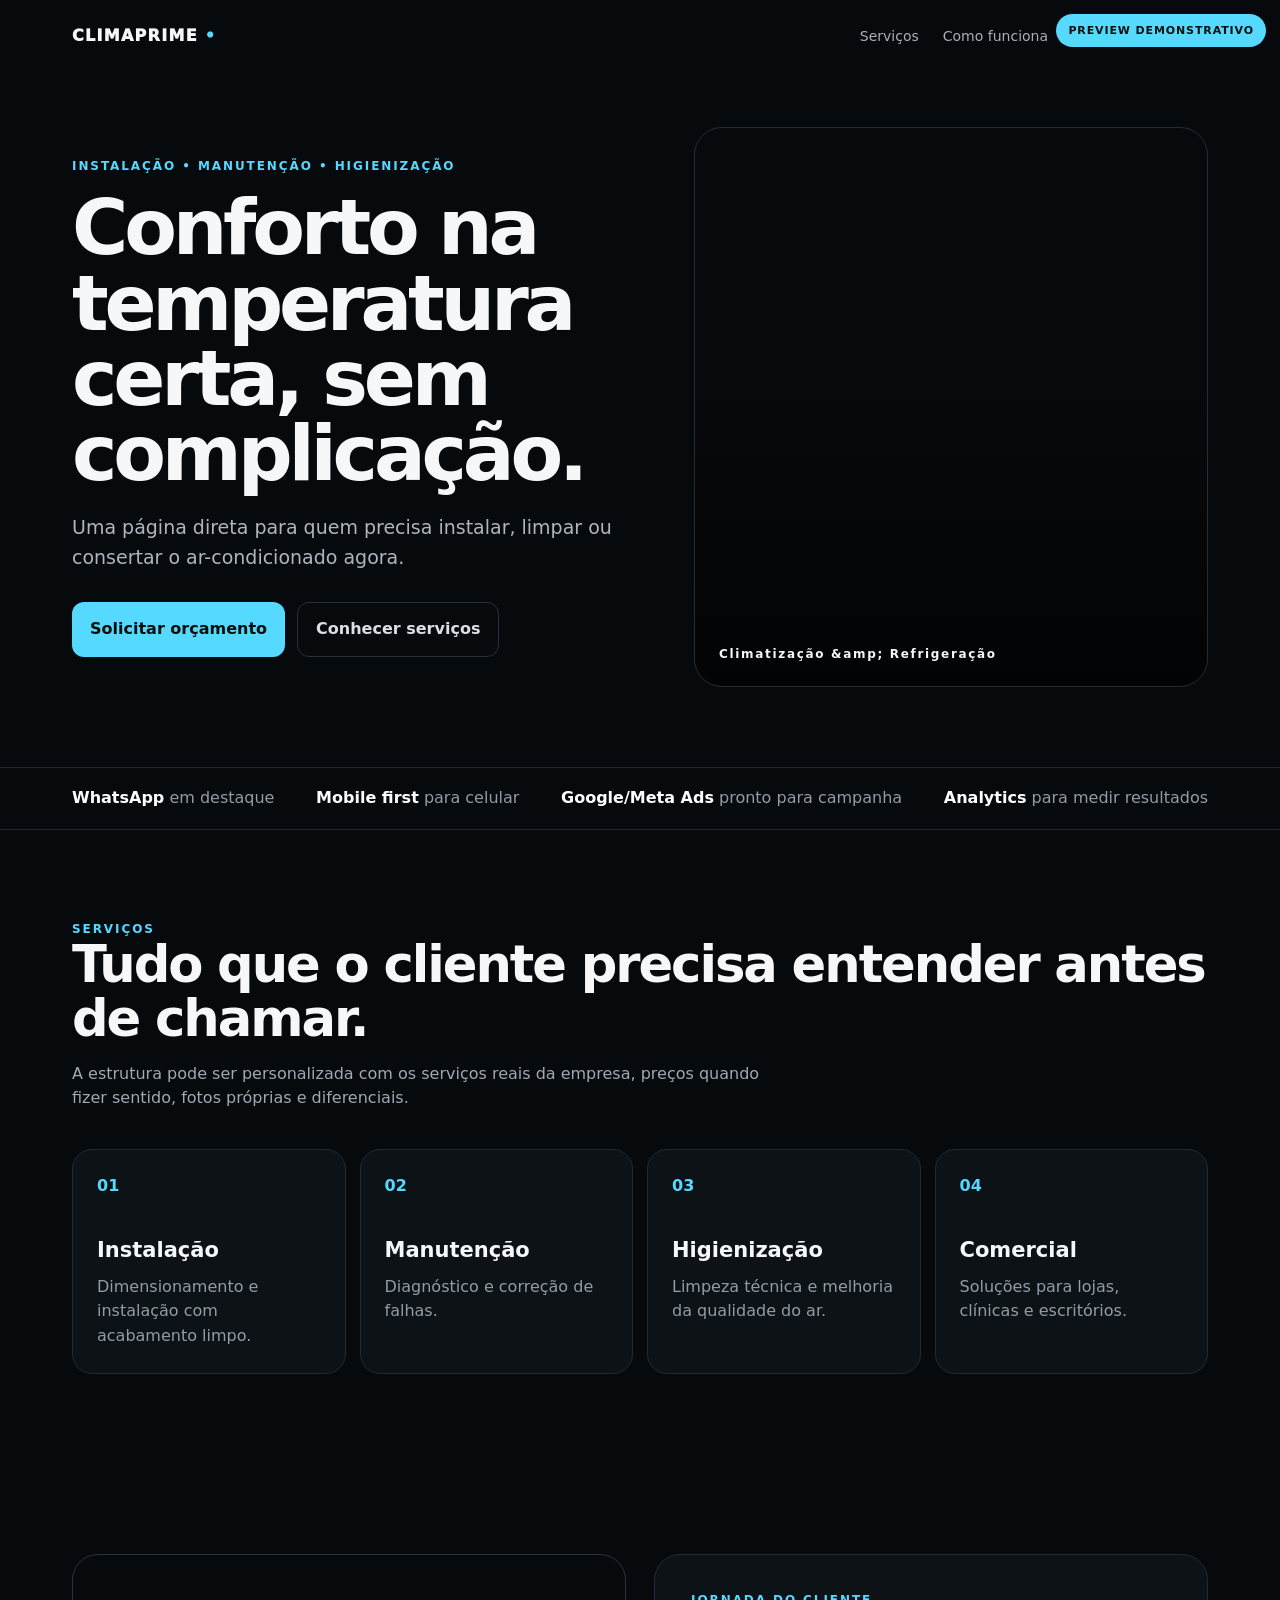
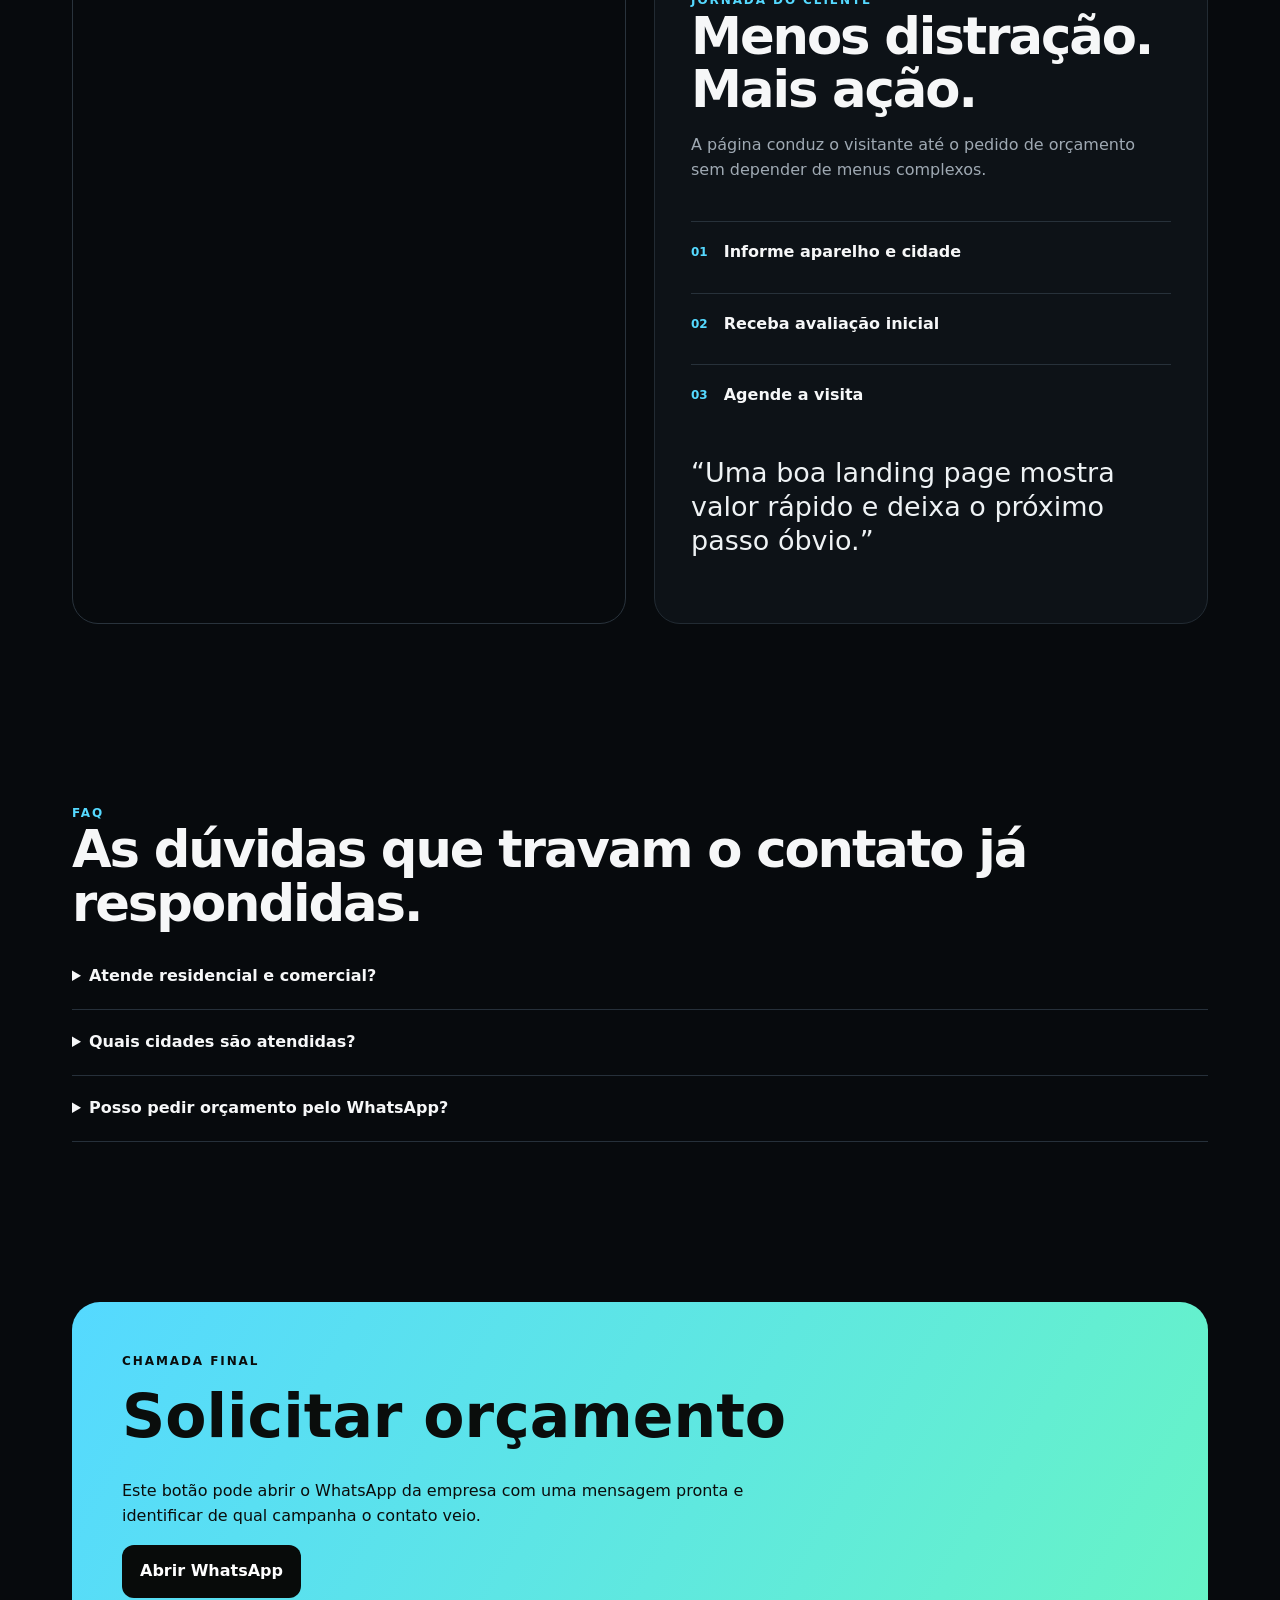
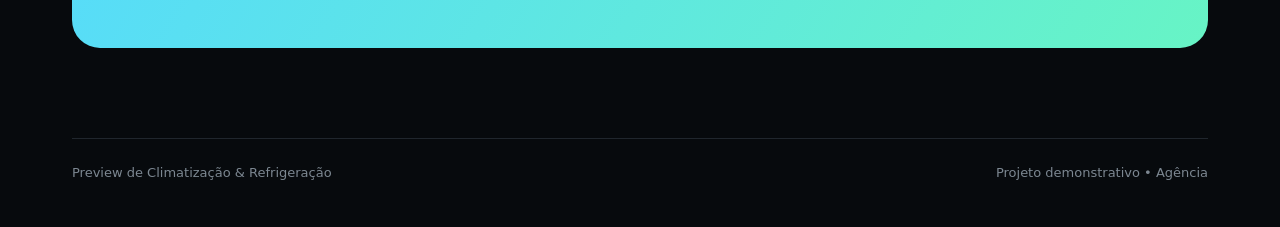
==== index.html @ be8ee2c0 "Adiciona Preview 01 do nicho" ====
<!doctype html><html lang="pt-BR"><head><meta charset="utf-8"><meta name="viewport" content="width=device-width,initial-scale=1"><title>Preview Climatização & Refrigeração | Agência</title><meta name="description" content="Preview demonstrativo de landing page para Climatização & Refrigeração."><style>
*{box-sizing:border-box}html{scroll-behavior:smooth}body{margin:0;background:#070a0d;color:#f6f7f8;font:16px/1.55 Inter,system-ui,-apple-system,Segoe UI,sans-serif}.wrap{max-width:1180px;margin:auto;padding:0 22px}a{text-decoration:none;color:inherit}.preview{position:fixed;z-index:30;top:14px;right:14px;background:#55D9FF;color:#09100c;padding:8px 12px;border-radius:999px;font-size:11px;font-weight:900;letter-spacing:.08em}.nav{display:flex;align-items:center;justify-content:space-between;padding:24px 0}.brand{font-weight:950;letter-spacing:.08em}.brand i{font-style:normal;color:#55D9FF}.navlinks{display:flex;gap:24px;color:#a8afb7;font-size:14px}.hero{display:grid;grid-template-columns:1.05fr .95fr;gap:54px;align-items:center;padding:54px 0 80px}.eyebrow{color:#55D9FF;font-weight:900;font-size:12px;letter-spacing:.16em}.hero h1{font-size:clamp(44px,6vw,82px);line-height:.98;letter-spacing:-.055em;margin:15px 0 22px}.hero p{font-size:19px;color:#adb6bf;max-width:650px}.actions{display:flex;gap:12px;flex-wrap:wrap;margin-top:30px}.btn{display:inline-flex;align-items:center;justify-content:center;padding:14px 18px;border-radius:12px;font-weight:900}.primary{background:#55D9FF;color:#0a0f0d}.ghost{border:1px solid #26303a;color:#d9dfe5}.heroimg{min-height:560px;border-radius:28px;background:linear-gradient(180deg,transparent 40%,rgba(0,0,0,.7)),url('https://images.unsplash.com/photo-1631545806609-79deaa6f4c20?auto=format&fit=crop&w=1600&q=85') center/cover;border:1px solid #252d34;position:relative;overflow:hidden}.heroimg:after{content:"Climatização &amp; Refrigeração";position:absolute;left:24px;bottom:22px;font-size:12px;letter-spacing:.14em;font-weight:900}.strip{border-top:1px solid #20262d;border-bottom:1px solid #20262d;padding:18px 0;color:#929ca6}.stripin{display:flex;gap:38px;justify-content:space-between;flex-wrap:wrap}.strip b{color:#fff}.section{padding:90px 0}.section h2{font-size:clamp(34px,4vw,54px);line-height:1.05;letter-spacing:-.04em;margin:0 0 14px}.lead{max-width:720px;color:#9fa9b3;margin-bottom:38px}.grid4{display:grid;grid-template-columns:repeat(4,1fr);gap:14px}.service{background:#0d1217;border:1px solid #222b33;border-radius:20px;padding:24px;min-height:220px}.service span{color:#55D9FF;font-weight:900}.service h3{font-size:21px;margin:35px 0 8px}.service p{color:#929ca6;margin:0}.split{display:grid;grid-template-columns:1fr 1fr;gap:28px;align-items:stretch}.visual{min-height:480px;background:url('https://images.unsplash.com/photo-1600566753086-00f18fb6b3ea?auto=format&fit=crop&w=1600&q=85') center/cover;border-radius:26px;border:1px solid #29333c}.content{background:#0d1217;border:1px solid #222b33;border-radius:26px;padding:36px}.steps{display:grid;gap:10px;margin-top:28px}.step{display:flex;gap:16px;align-items:center;border-top:1px solid #27313a;padding:18px 0}.step b{color:#55D9FF;font-size:12px}.step span{font-weight:750}.quote{font-size:27px;line-height:1.25;margin:30px 0;color:#eef2f4}.faq details{border-bottom:1px solid #26303a;padding:20px 0}.faq summary{font-weight:800;cursor:pointer}.faq p{color:#9da7b1}.cta{margin:70px 0 90px;border-radius:28px;padding:50px;background:linear-gradient(120deg,#55D9FF 0%,#67F4C5 100%);color:#0a0d0c}.cta h2{font-size:clamp(34px,5vw,60px);margin:0 0 10px}.cta p{max-width:660px}.cta .btn{background:#080b0a;color:white}.foot{padding:24px 0 44px;color:#7c8791;font-size:13px;border-top:1px solid #20262d;display:flex;justify-content:space-between;gap:18px;flex-wrap:wrap}
@media(max-width:900px){.navlinks{display:none}.hero,.split{grid-template-columns:1fr}.heroimg{min-height:420px}.grid4{grid-template-columns:1fr 1fr}}@media(max-width:560px){.grid4{grid-template-columns:1fr}.hero{padding-top:28px}.heroimg{min-height:330px}.section{padding:62px 0}.cta{padding:34px 24px}}
</style></head><body><div class="preview">PREVIEW DEMONSTRATIVO</div><div class="wrap"><nav class="nav"><div class="brand">CLIMAPRIME <i>•</i></div><div class="navlinks"><a href="#servicos">Serviços</a><a href="#processo">Como funciona</a><a href="#faq">Dúvidas</a><a href="#contato">Contato</a></div></nav>
<main><section class="hero"><div><div class="eyebrow">INSTALAÇÃO • MANUTENÇÃO • HIGIENIZAÇÃO</div><h1>Conforto na temperatura certa, sem complicação.</h1><p>Uma página direta para quem precisa instalar, limpar ou consertar o ar-condicionado agora.</p><div class="actions"><a class="btn primary" href="#contato">Solicitar orçamento</a><a class="btn ghost" href="#servicos">Conhecer serviços</a></div></div><div class="heroimg"></div></section></main></div>
<div class="strip"><div class="wrap stripin"><span><b>WhatsApp</b> em destaque</span><span><b>Mobile first</b> para celular</span><span><b>Google/Meta Ads</b> pronto para campanha</span><span><b>Analytics</b> para medir resultados</span></div></div>
<div class="wrap"><section class="section" id="servicos"><div class="eyebrow">SERVIÇOS</div><h2>Tudo que o cliente precisa entender antes de chamar.</h2><p class="lead">A estrutura pode ser personalizada com os serviços reais da empresa, preços quando fizer sentido, fotos próprias e diferenciais.</p><div class="grid4"><article class="service"><span>01</span><h3>Instalação</h3><p>Dimensionamento e instalação com acabamento limpo.</p></article><article class="service"><span>02</span><h3>Manutenção</h3><p>Diagnóstico e correção de falhas.</p></article><article class="service"><span>03</span><h3>Higienização</h3><p>Limpeza técnica e melhoria da qualidade do ar.</p></article><article class="service"><span>04</span><h3>Comercial</h3><p>Soluções para lojas, clínicas e escritórios.</p></article></div></section>
<section class="section split" id="processo"><div class="visual"></div><div class="content"><div class="eyebrow">JORNADA DO CLIENTE</div><h2>Menos distração. Mais ação.</h2><p class="lead">A página conduz o visitante até o pedido de orçamento sem depender de menus complexos.</p><div class="steps"><div class="step"><b>01</b><span>Informe aparelho e cidade</span></div><div class="step"><b>02</b><span>Receba avaliação inicial</span></div><div class="step"><b>03</b><span>Agende a visita</span></div></div><p class="quote">“Uma boa landing page mostra valor rápido e deixa o próximo passo óbvio.”</p></div></section>
<section class="section faq" id="faq"><div class="eyebrow">FAQ</div><h2>As dúvidas que travam o contato já respondidas.</h2><details><summary>Atende residencial e comercial?</summary><p>A página pode separar os dois tipos de atendimento para facilitar a escolha.</p></details><details><summary>Quais cidades são atendidas?</summary><p>As cidades reais podem aparecer no topo e em uma seção específica de cobertura.</p></details><details><summary>Posso pedir orçamento pelo WhatsApp?</summary><p>Sim. Esse é o principal CTA do layout.</p></details></section>
<section class="cta" id="contato"><div class="eyebrow" style="color:#0a0d0c">CHAMADA FINAL</div><h2>Solicitar orçamento</h2><p>Este botão pode abrir o WhatsApp da empresa com uma mensagem pronta e identificar de qual campanha o contato veio.</p><a class="btn" href="javascript:void(0)">Abrir WhatsApp</a></section>
<footer class="foot"><span>Preview de Climatização & Refrigeração</span><span>Projeto demonstrativo • Agência</span></footer></div></body></html>
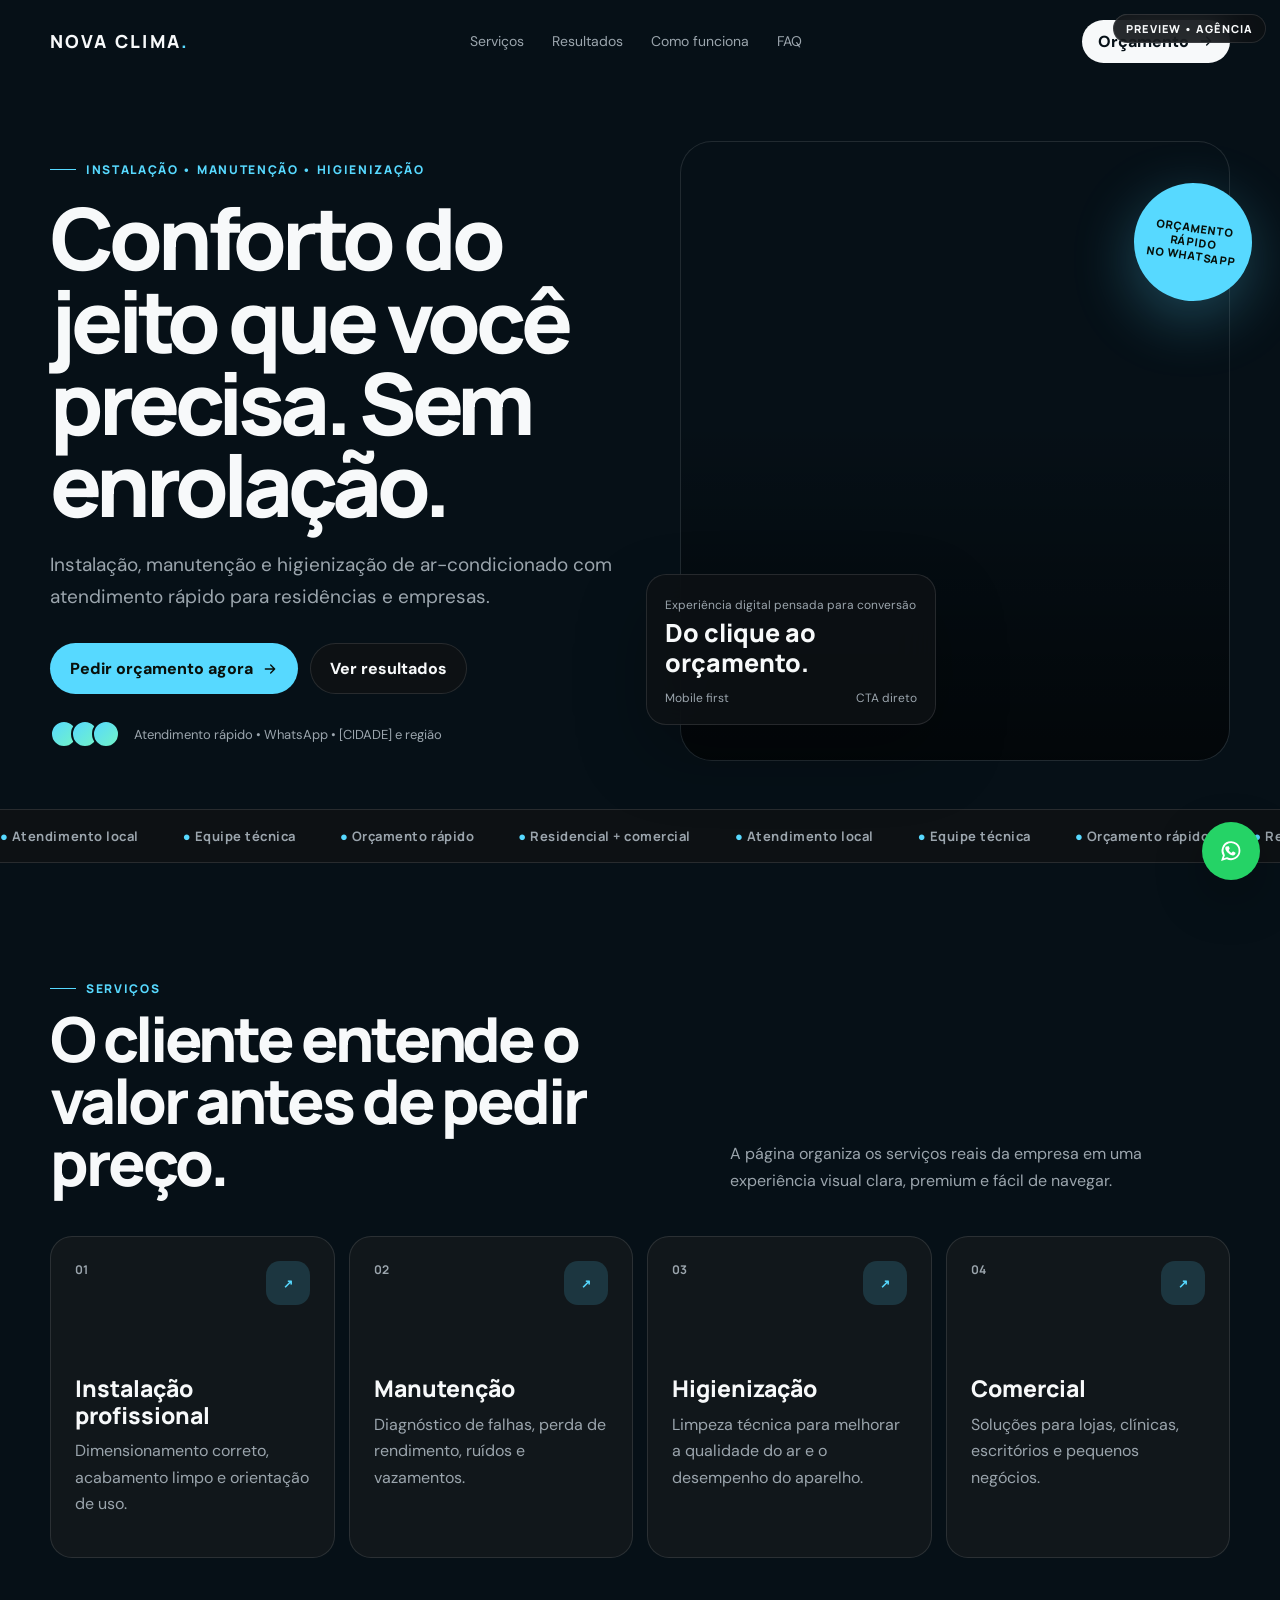
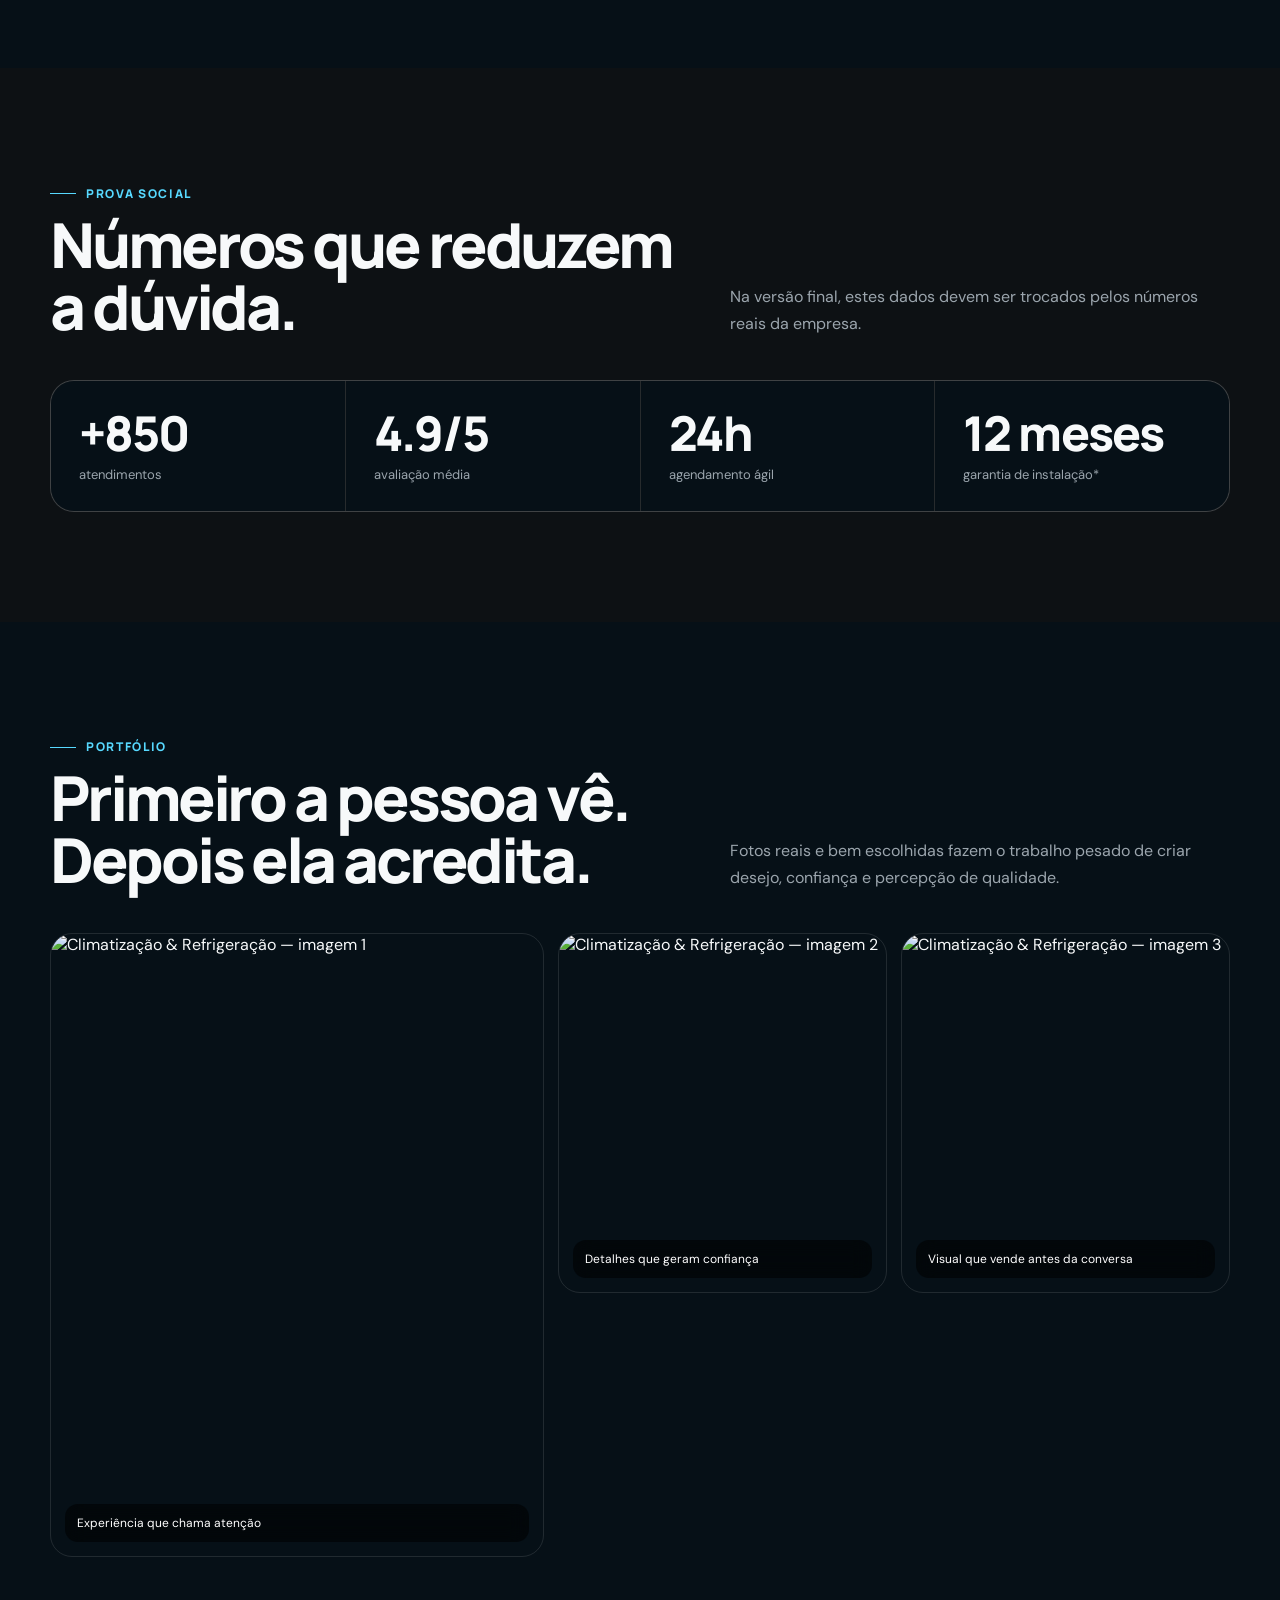
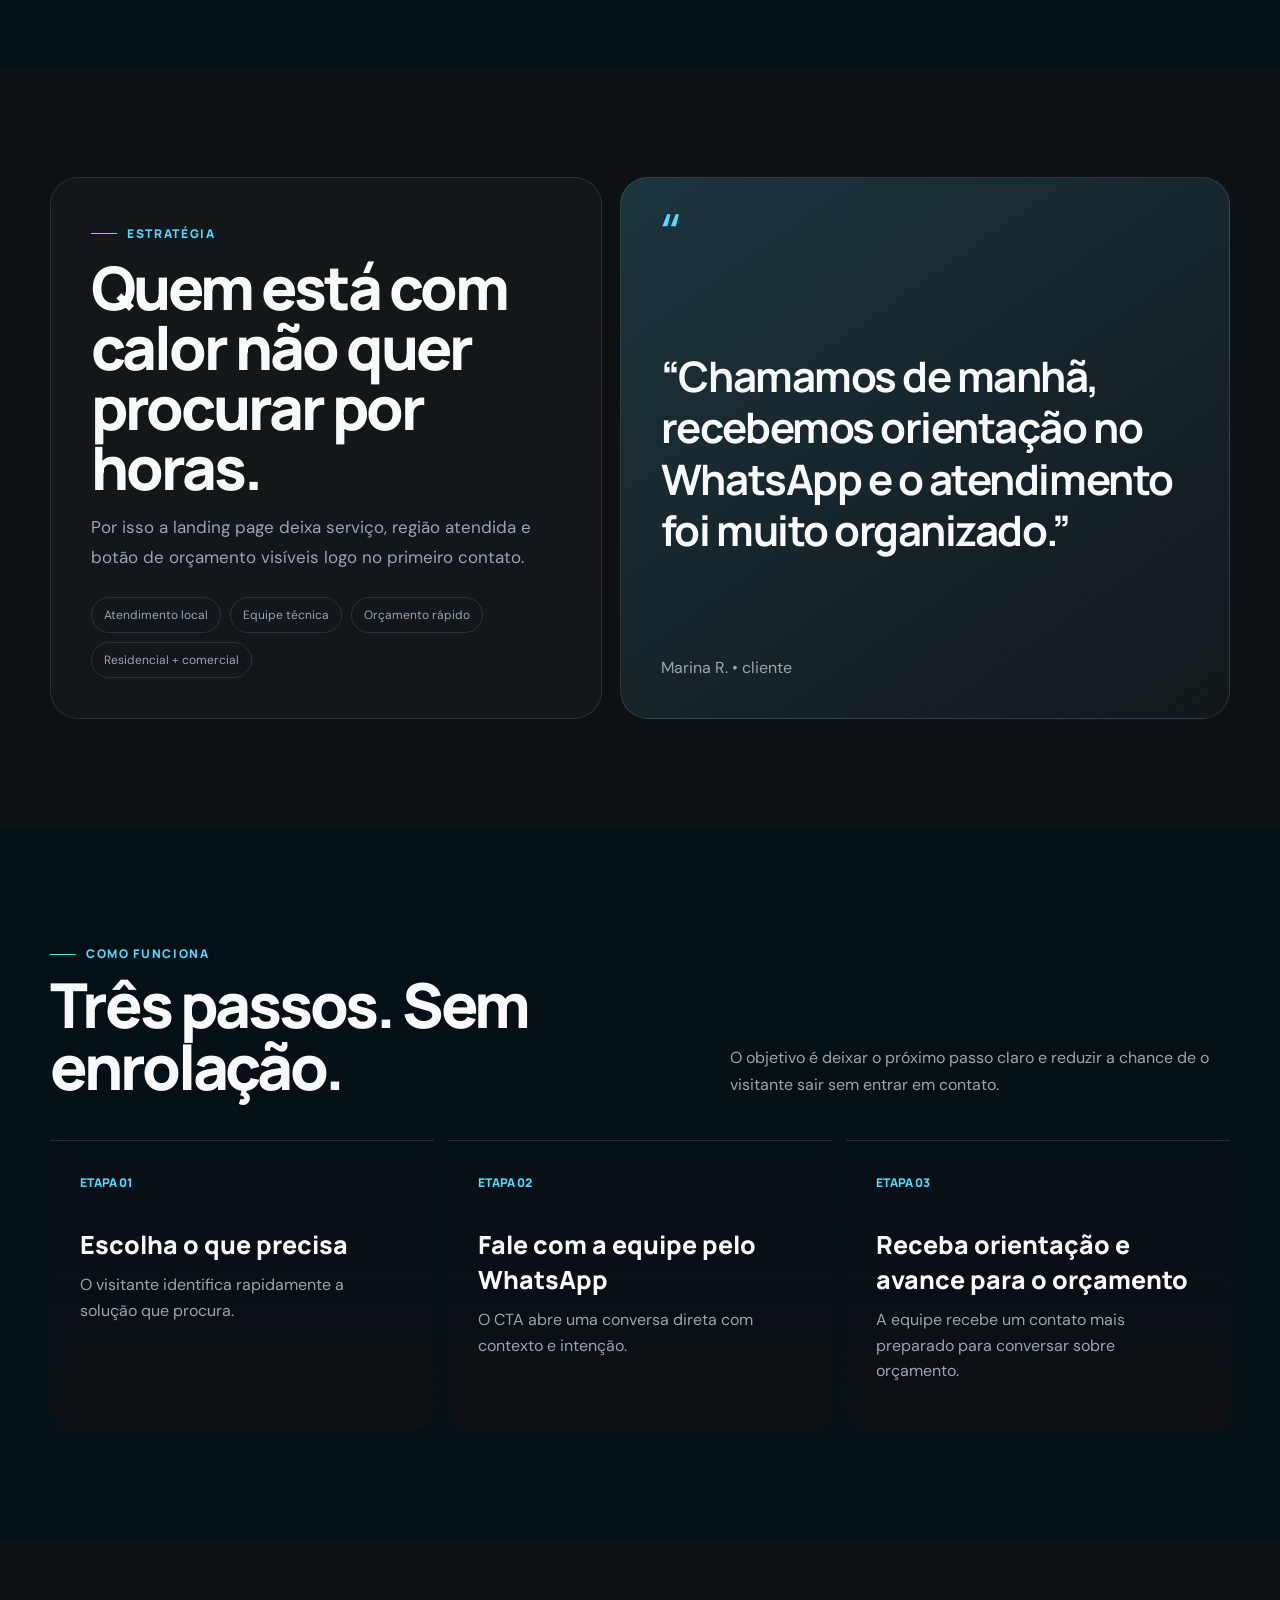
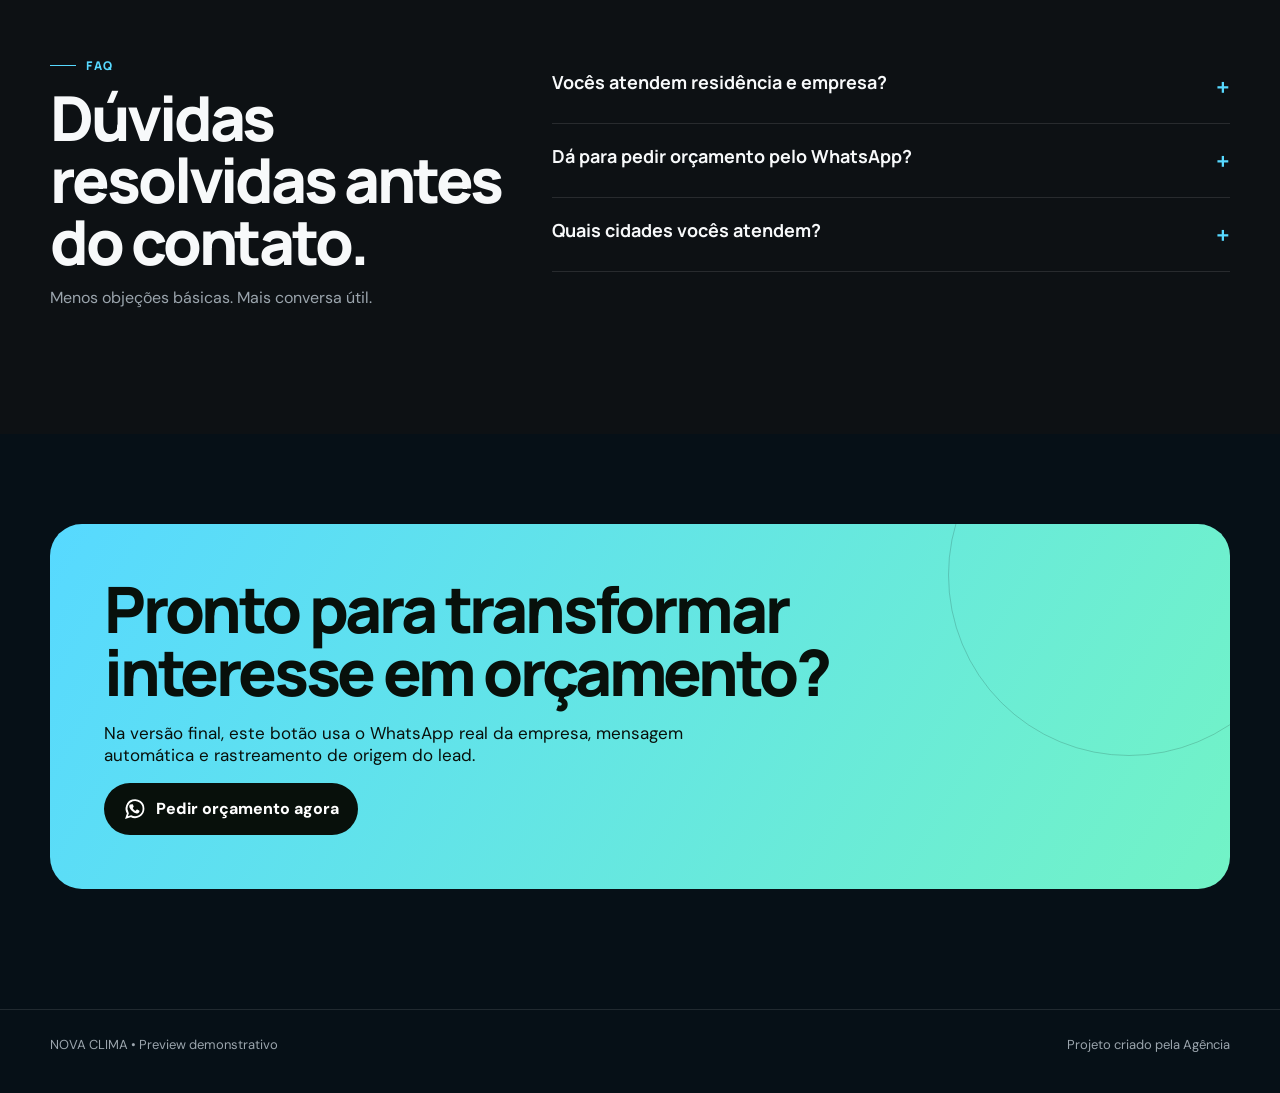
==== commit ba91d134: "Upgrade completo do Preview 01" ====
--- a/index.html
+++ b/index.html
@@ -1,11 +1,17 @@
-<!doctype html><html lang="pt-BR"><head><meta charset="utf-8"><meta name="viewport" content="width=device-width,initial-scale=1"><title>Preview Climatização & Refrigeração | Agência</title><meta name="description" content="Preview demonstrativo de landing page para Climatização & Refrigeração."><style>
-*{box-sizing:border-box}html{scroll-behavior:smooth}body{margin:0;background:#070a0d;color:#f6f7f8;font:16px/1.55 Inter,system-ui,-apple-system,Segoe UI,sans-serif}.wrap{max-width:1180px;margin:auto;padding:0 22px}a{text-decoration:none;color:inherit}.preview{position:fixed;z-index:30;top:14px;right:14px;background:#55D9FF;color:#09100c;padding:8px 12px;border-radius:999px;font-size:11px;font-weight:900;letter-spacing:.08em}.nav{display:flex;align-items:center;justify-content:space-between;padding:24px 0}.brand{font-weight:950;letter-spacing:.08em}.brand i{font-style:normal;color:#55D9FF}.navlinks{display:flex;gap:24px;color:#a8afb7;font-size:14px}.hero{display:grid;grid-template-columns:1.05fr .95fr;gap:54px;align-items:center;padding:54px 0 80px}.eyebrow{color:#55D9FF;font-weight:900;font-size:12px;letter-spacing:.16em}.hero h1{font-size:clamp(44px,6vw,82px);line-height:.98;letter-spacing:-.055em;margin:15px 0 22px}.hero p{font-size:19px;color:#adb6bf;max-width:650px}.actions{display:flex;gap:12px;flex-wrap:wrap;margin-top:30px}.btn{display:inline-flex;align-items:center;justify-content:center;padding:14px 18px;border-radius:12px;font-weight:900}.primary{background:#55D9FF;color:#0a0f0d}.ghost{border:1px solid #26303a;color:#d9dfe5}.heroimg{min-height:560px;border-radius:28px;background:linear-gradient(180deg,transparent 40%,rgba(0,0,0,.7)),url('https://images.unsplash.com/photo-1631545806609-79deaa6f4c20?auto=format&fit=crop&w=1600&q=85') center/cover;border:1px solid #252d34;position:relative;overflow:hidden}.heroimg:after{content:"Climatização &amp; Refrigeração";position:absolute;left:24px;bottom:22px;font-size:12px;letter-spacing:.14em;font-weight:900}.strip{border-top:1px solid #20262d;border-bottom:1px solid #20262d;padding:18px 0;color:#929ca6}.stripin{display:flex;gap:38px;justify-content:space-between;flex-wrap:wrap}.strip b{color:#fff}.section{padding:90px 0}.section h2{font-size:clamp(34px,4vw,54px);line-height:1.05;letter-spacing:-.04em;margin:0 0 14px}.lead{max-width:720px;color:#9fa9b3;margin-bottom:38px}.grid4{display:grid;grid-template-columns:repeat(4,1fr);gap:14px}.service{background:#0d1217;border:1px solid #222b33;border-radius:20px;padding:24px;min-height:220px}.service span{color:#55D9FF;font-weight:900}.service h3{font-size:21px;margin:35px 0 8px}.service p{color:#929ca6;margin:0}.split{display:grid;grid-template-columns:1fr 1fr;gap:28px;align-items:stretch}.visual{min-height:480px;background:url('https://images.unsplash.com/photo-1600566753086-00f18fb6b3ea?auto=format&fit=crop&w=1600&q=85') center/cover;border-radius:26px;border:1px solid #29333c}.content{background:#0d1217;border:1px solid #222b33;border-radius:26px;padding:36px}.steps{display:grid;gap:10px;margin-top:28px}.step{display:flex;gap:16px;align-items:center;border-top:1px solid #27313a;padding:18px 0}.step b{color:#55D9FF;font-size:12px}.step span{font-weight:750}.quote{font-size:27px;line-height:1.25;margin:30px 0;color:#eef2f4}.faq details{border-bottom:1px solid #26303a;padding:20px 0}.faq summary{font-weight:800;cursor:pointer}.faq p{color:#9da7b1}.cta{margin:70px 0 90px;border-radius:28px;padding:50px;background:linear-gradient(120deg,#55D9FF 0%,#67F4C5 100%);color:#0a0d0c}.cta h2{font-size:clamp(34px,5vw,60px);margin:0 0 10px}.cta p{max-width:660px}.cta .btn{background:#080b0a;color:white}.foot{padding:24px 0 44px;color:#7c8791;font-size:13px;border-top:1px solid #20262d;display:flex;justify-content:space-between;gap:18px;flex-wrap:wrap}
-@media(max-width:900px){.navlinks{display:none}.hero,.split{grid-template-columns:1fr}.heroimg{min-height:420px}.grid4{grid-template-columns:1fr 1fr}}@media(max-width:560px){.grid4{grid-template-columns:1fr}.hero{padding-top:28px}.heroimg{min-height:330px}.section{padding:62px 0}.cta{padding:34px 24px}}
-</style></head><body><div class="preview">PREVIEW DEMONSTRATIVO</div><div class="wrap"><nav class="nav"><div class="brand">CLIMAPRIME <i>•</i></div><div class="navlinks"><a href="#servicos">Serviços</a><a href="#processo">Como funciona</a><a href="#faq">Dúvidas</a><a href="#contato">Contato</a></div></nav>
-<main><section class="hero"><div><div class="eyebrow">INSTALAÇÃO • MANUTENÇÃO • HIGIENIZAÇÃO</div><h1>Conforto na temperatura certa, sem complicação.</h1><p>Uma página direta para quem precisa instalar, limpar ou consertar o ar-condicionado agora.</p><div class="actions"><a class="btn primary" href="#contato">Solicitar orçamento</a><a class="btn ghost" href="#servicos">Conhecer serviços</a></div></div><div class="heroimg"></div></section></main></div>
-<div class="strip"><div class="wrap stripin"><span><b>WhatsApp</b> em destaque</span><span><b>Mobile first</b> para celular</span><span><b>Google/Meta Ads</b> pronto para campanha</span><span><b>Analytics</b> para medir resultados</span></div></div>
-<div class="wrap"><section class="section" id="servicos"><div class="eyebrow">SERVIÇOS</div><h2>Tudo que o cliente precisa entender antes de chamar.</h2><p class="lead">A estrutura pode ser personalizada com os serviços reais da empresa, preços quando fizer sentido, fotos próprias e diferenciais.</p><div class="grid4"><article class="service"><span>01</span><h3>Instalação</h3><p>Dimensionamento e instalação com acabamento limpo.</p></article><article class="service"><span>02</span><h3>Manutenção</h3><p>Diagnóstico e correção de falhas.</p></article><article class="service"><span>03</span><h3>Higienização</h3><p>Limpeza técnica e melhoria da qualidade do ar.</p></article><article class="service"><span>04</span><h3>Comercial</h3><p>Soluções para lojas, clínicas e escritórios.</p></article></div></section>
-<section class="section split" id="processo"><div class="visual"></div><div class="content"><div class="eyebrow">JORNADA DO CLIENTE</div><h2>Menos distração. Mais ação.</h2><p class="lead">A página conduz o visitante até o pedido de orçamento sem depender de menus complexos.</p><div class="steps"><div class="step"><b>01</b><span>Informe aparelho e cidade</span></div><div class="step"><b>02</b><span>Receba avaliação inicial</span></div><div class="step"><b>03</b><span>Agende a visita</span></div></div><p class="quote">“Uma boa landing page mostra valor rápido e deixa o próximo passo óbvio.”</p></div></section>
-<section class="section faq" id="faq"><div class="eyebrow">FAQ</div><h2>As dúvidas que travam o contato já respondidas.</h2><details><summary>Atende residencial e comercial?</summary><p>A página pode separar os dois tipos de atendimento para facilitar a escolha.</p></details><details><summary>Quais cidades são atendidas?</summary><p>As cidades reais podem aparecer no topo e em uma seção específica de cobertura.</p></details><details><summary>Posso pedir orçamento pelo WhatsApp?</summary><p>Sim. Esse é o principal CTA do layout.</p></details></section>
-<section class="cta" id="contato"><div class="eyebrow" style="color:#0a0d0c">CHAMADA FINAL</div><h2>Solicitar orçamento</h2><p>Este botão pode abrir o WhatsApp da empresa com uma mensagem pronta e identificar de qual campanha o contato veio.</p><a class="btn" href="javascript:void(0)">Abrir WhatsApp</a></section>
-<footer class="foot"><span>Preview de Climatização & Refrigeração</span><span>Projeto demonstrativo • Agência</span></footer></div></body></html>+<!doctype html><html lang="pt-BR"><head><meta charset="utf-8"><meta name="viewport" content="width=device-width,initial-scale=1"><meta name="theme-color" content="#061017"><title>NOVA CLIMA — Climatização & Refrigeração</title><meta name="description" content="Instalação, manutenção e higienização de ar-condicionado com atendimento rápido para residências e empresas."><link rel="stylesheet" href="styles.css"></head><body style="--accent:#57D9FF;--accent2:#72F3C6;--bg:#061017">
+  <div class="preview-ribbon">PREVIEW • AGÊNCIA</div>
+  <header class="site-nav"><div class="container nav-inner"><a class="logo" href="#">NOVA CLIMA<span class="logo-dot">.</span></a>
+  <nav class="nav-links"><a href="#servicos">Serviços</a><a href="#resultados">Resultados</a><a href="#processo">Como funciona</a><a href="#faq">FAQ</a></nav>
+  <a class="nav-cta" href="#contato">Orçamento <svg width="16" height="16" viewBox="0 0 24 24" fill="none" aria-hidden="true"><path d="M5 12h14M13 6l6 6-6 6" stroke="currentColor" stroke-width="2" stroke-linecap="round" stroke-linejoin="round"/></svg></a><button class="menu-btn" aria-label="Abrir menu">☰</button></div></header>
+  <main><section class="hero"><div class="container hero-grid"><div class="hero-copy reveal"><div class="eyebrow">INSTALAÇÃO • MANUTENÇÃO • HIGIENIZAÇÃO</div><h1>Conforto do jeito que você precisa. Sem enrolação.</h1><p>Instalação, manutenção e higienização de ar-condicionado com atendimento rápido para residências e empresas.</p><div class="hero-actions"><a class="btn-primary" href="#contato">Pedir orçamento agora <svg width="16" height="16" viewBox="0 0 24 24" fill="none" aria-hidden="true"><path d="M5 12h14M13 6l6 6-6 6" stroke="currentColor" stroke-width="2" stroke-linecap="round" stroke-linejoin="round"/></svg></a><a class="btn-secondary" href="#portfolio">Ver resultados</a></div><div class="hero-note"><div class="avatars"><span></span><span></span><span></span></div><span>Atendimento rápido • WhatsApp • [CIDADE] e região</span></div></div>
+  <div class="hero-media reveal"><div class="hero-photo" style="background-image:url('https://images.unsplash.com/photo-1600566753086-00f18fb6b3ea?auto=format&fit=crop&w=1400&q=86')"></div><div class="floating-badge">ORÇAMENTO<br>RÁPIDO<br>NO WHATSAPP</div><div class="float-card"><small>Experiência digital pensada para conversão</small><strong>Do clique ao orçamento.</strong><div class="mini"><span>Mobile first</span><span>CTA direto</span></div></div></div></div></section>
+  <div class="marquee"><div class="marquee-track"><span><b>●</b> Atendimento local</span><span><b>●</b> Equipe técnica</span><span><b>●</b> Orçamento rápido</span><span><b>●</b> Residencial + comercial</span><span><b>●</b> Atendimento local</span><span><b>●</b> Equipe técnica</span><span><b>●</b> Orçamento rápido</span><span><b>●</b> Residencial + comercial</span></div></div>
+  <section class="section" id="servicos"><div class="container"><div class="section-head reveal"><div><div class="eyebrow">SERVIÇOS</div><h2>O cliente entende o valor antes de pedir preço.</h2></div><p>A página organiza os serviços reais da empresa em uma experiência visual clara, premium e fácil de navegar.</p></div><div class="services-grid"><article class="service-card reveal"><div class="service-index"><span>01</span><span class="service-icon">↗</span></div><h3>Instalação profissional</h3><p>Dimensionamento correto, acabamento limpo e orientação de uso.</p></article><article class="service-card reveal"><div class="service-index"><span>02</span><span class="service-icon">↗</span></div><h3>Manutenção</h3><p>Diagnóstico de falhas, perda de rendimento, ruídos e vazamentos.</p></article><article class="service-card reveal"><div class="service-index"><span>03</span><span class="service-icon">↗</span></div><h3>Higienização</h3><p>Limpeza técnica para melhorar a qualidade do ar e o desempenho do aparelho.</p></article><article class="service-card reveal"><div class="service-index"><span>04</span><span class="service-icon">↗</span></div><h3>Comercial</h3><p>Soluções para lojas, clínicas, escritórios e pequenos negócios.</p></article></div></div></section>
+  <section class="section alt" id="resultados"><div class="container"><div class="section-head reveal"><div><div class="eyebrow">PROVA SOCIAL</div><h2>Números que reduzem a dúvida.</h2></div><p>Na versão final, estes dados devem ser trocados pelos números reais da empresa.</p></div><div class="metrics"><div class="metric reveal"><strong>+850</strong><span>atendimentos</span></div><div class="metric reveal"><strong>4.9/5</strong><span>avaliação média</span></div><div class="metric reveal"><strong>24h</strong><span>agendamento ágil</span></div><div class="metric reveal"><strong>12 meses</strong><span>garantia de instalação*</span></div></div></div></section>
+  <section class="section" id="portfolio"><div class="container"><div class="section-head reveal"><div><div class="eyebrow">PORTFÓLIO</div><h2>Primeiro a pessoa vê. Depois ela acredita.</h2></div><p>Fotos reais e bem escolhidas fazem o trabalho pesado de criar desejo, confiança e percepção de qualidade.</p></div><div class="gallery"><figure class="reveal"><img src="https://images.unsplash.com/photo-1600566753086-00f18fb6b3ea?auto=format&fit=crop&w=1400&q=86" alt="Climatização & Refrigeração — imagem 1" loading="lazy"><figcaption>Experiência que chama atenção</figcaption></figure><figure class="reveal"><img src="https://images.unsplash.com/photo-1600585154340-be6161a56a0c?auto=format&fit=crop&w=1400&q=86" alt="Climatização & Refrigeração — imagem 2" loading="lazy"><figcaption>Detalhes que geram confiança</figcaption></figure><figure class="reveal"><img src="https://images.unsplash.com/photo-1600607688969-a5bfcd646154?auto=format&fit=crop&w=1400&q=86" alt="Climatização & Refrigeração — imagem 3" loading="lazy"><figcaption>Visual que vende antes da conversa</figcaption></figure></div></div></section>
+  <section class="section alt" id="processo"><div class="container story-grid"><article class="story-copy reveal"><div class="eyebrow">ESTRATÉGIA</div><h2>Quem está com calor não quer procurar por horas.</h2><p>Por isso a landing page deixa serviço, região atendida e botão de orçamento visíveis logo no primeiro contato.</p><div class="proof-list"><span>Atendimento local</span><span>Equipe técnica</span><span>Orçamento rápido</span><span>Residencial + comercial</span></div></article><article class="quote-card reveal"><div class="quote-mark">“</div><blockquote>“Chamamos de manhã, recebemos orientação no WhatsApp e o atendimento foi muito organizado.”</blockquote><footer>Marina R. • cliente</footer></article></div></section>
+  <section class="section"><div class="container"><div class="section-head reveal"><div><div class="eyebrow">COMO FUNCIONA</div><h2>Três passos. Sem enrolação.</h2></div><p>O objetivo é deixar o próximo passo claro e reduzir a chance de o visitante sair sem entrar em contato.</p></div><div class="steps"><article class="step reveal"><b>ETAPA 01</b><h3>Escolha o que precisa</h3><p>O visitante identifica rapidamente a solução que procura.</p></article><article class="step reveal"><b>ETAPA 02</b><h3>Fale com a equipe pelo WhatsApp</h3><p>O CTA abre uma conversa direta com contexto e intenção.</p></article><article class="step reveal"><b>ETAPA 03</b><h3>Receba orientação e avance para o orçamento</h3><p>A equipe recebe um contato mais preparado para conversar sobre orçamento.</p></article></div></div></section>
+  <section class="section alt" id="faq"><div class="container faq-grid"><div class="faq-title reveal"><div class="eyebrow">FAQ</div><h2>Dúvidas resolvidas antes do contato.</h2><p>Menos objeções básicas. Mais conversa útil.</p></div><div><details class="reveal"><summary>Vocês atendem residência e empresa?</summary><p>Sim. A estrutura da página pode separar claramente os dois tipos de atendimento.</p></details><details class="reveal"><summary>Dá para pedir orçamento pelo WhatsApp?</summary><p>Sim. O botão principal já abre uma conversa com uma mensagem pronta.</p></details><details class="reveal"><summary>Quais cidades vocês atendem?</summary><p>A página final pode destacar todas as cidades e regiões realmente atendidas pela empresa.</p></details></div></div></section>
+  <section class="final-cta" id="contato"><div class="container"><div class="cta-box reveal"><h2>Pronto para transformar interesse em orçamento?</h2><p>Na versão final, este botão usa o WhatsApp real da empresa, mensagem automática e rastreamento de origem do lead.</p><a class="btn-secondary" href="javascript:void(0)"><svg width="24" height="24" viewBox="0 0 24 24" fill="none" aria-hidden="true"><path d="M20.5 11.7a8.5 8.5 0 0 1-12.6 7.4L3.5 20.5l1.4-4.2A8.5 8.5 0 1 1 20.5 11.7Z" stroke="currentColor" stroke-width="1.8"/><path d="M8.2 7.6c.2-.4.4-.4.7-.4h.5c.2 0 .4.1.5.4l.7 1.7c.1.3.1.5-.1.7l-.6.8c-.1.1-.2.3 0 .6.5.9 1.3 1.8 2.2 2.3.3.2.5.1.6 0l.9-1c.2-.2.4-.2.7-.1l1.8.9c.3.1.4.3.4.5 0 .4-.2 1.3-.8 1.8-.6.5-1.4.8-2.7.4-1.3-.4-2.8-1.1-4.5-2.8C6.9 11.7 6.2 10 6.3 8.9c.1-.6.4-1 .7-1.3.3-.3.8-.3 1.2 0Z" fill="currentColor"/></svg> Pedir orçamento agora</a></div></div></section></main>
+  <footer class="site-footer"><div class="container footer-row"><span>NOVA CLIMA • Preview demonstrativo</span><span>Projeto criado pela Agência</span></div></footer>
+  <a class="whatsapp-float" href="#contato" aria-label="WhatsApp"><svg width="24" height="24" viewBox="0 0 24 24" fill="none" aria-hidden="true"><path d="M20.5 11.7a8.5 8.5 0 0 1-12.6 7.4L3.5 20.5l1.4-4.2A8.5 8.5 0 1 1 20.5 11.7Z" stroke="currentColor" stroke-width="1.8"/><path d="M8.2 7.6c.2-.4.4-.4.7-.4h.5c.2 0 .4.1.5.4l.7 1.7c.1.3.1.5-.1.7l-.6.8c-.1.1-.2.3 0 .6.5.9 1.3 1.8 2.2 2.3.3.2.5.1.6 0l.9-1c.2-.2.4-.2.7-.1l1.8.9c.3.1.4.3.4.5 0 .4-.2 1.3-.8 1.8-.6.5-1.4.8-2.7.4-1.3-.4-2.8-1.1-4.5-2.8C6.9 11.7 6.2 10 6.3 8.9c.1-.6.4-1 .7-1.3.3-.3.8-.3 1.2 0Z" fill="currentColor"/></svg></a><script src="app.js"></script></body></html>
--- a/styles.css
+++ b/styles.css
@@ -0,0 +1,16 @@
+
+@import url('https://fonts.googleapis.com/css2?family=DM+Sans:wght@400;500;600;700;800&family=Manrope:wght@500;600;700;800&display=swap');
+:root{--accent:#b9ff45;--accent2:#68f6c8;--ink:#070907;--bg:#080b0d;--surface:#0d1114;--surface2:#11171b;--text:#f7f9fa;--muted:#9ba5ad;--line:rgba(255,255,255,.11);--radius:24px}
+*{box-sizing:border-box}html{scroll-behavior:smooth}body{margin:0;font-family:"DM Sans",system-ui,sans-serif;background:var(--bg);color:var(--text);overflow-x:hidden}body.light{--bg:#f4f0e9;--surface:#fffdf9;--surface2:#f9f5ee;--text:#171713;--muted:#6d685f;--line:rgba(20,20,15,.13)}
+a{text-decoration:none;color:inherit}button{font:inherit}.container{width:min(1180px,calc(100% - 40px));margin:auto}.preview-ribbon{position:fixed;z-index:90;top:14px;right:14px;padding:8px 12px;border:1px solid var(--line);border-radius:999px;background:color-mix(in srgb,var(--surface) 88%,transparent);backdrop-filter:blur(14px);font:800 11px/1 "Manrope";letter-spacing:.1em;color:var(--text)}
+.site-nav{position:sticky;z-index:80;top:0;border-bottom:1px solid transparent;transition:.3s}.site-nav.scrolled{border-color:var(--line);background:color-mix(in srgb,var(--bg) 80%,transparent);backdrop-filter:blur(18px)}.nav-inner{height:82px;display:flex;align-items:center;justify-content:space-between;gap:24px}.logo{font:800 18px/1 "Manrope";letter-spacing:.13em}.logo-dot{color:var(--accent)}.nav-links{display:flex;align-items:center;gap:28px;color:var(--muted);font-size:14px}.nav-links a:hover{color:var(--text)}.nav-cta,.btn-primary,.btn-secondary{display:inline-flex;align-items:center;justify-content:center;gap:9px;border-radius:999px;transition:.25s;font-weight:800}.nav-cta{padding:11px 16px;background:var(--text);color:var(--bg)}.nav-cta:hover{transform:translateY(-2px)}.menu-btn{display:none;border:1px solid var(--line);background:var(--surface);color:var(--text);width:44px;height:44px;border-radius:50%}
+.hero{position:relative;padding:58px 0 48px}.hero-grid{display:grid;grid-template-columns:1.02fr .98fr;gap:58px;align-items:center}.hero-copy{position:relative;z-index:2}.eyebrow{display:inline-flex;gap:10px;align-items:center;color:var(--accent);font:800 12px/1.3 "Manrope";letter-spacing:.14em}.eyebrow:before{content:"";width:26px;height:1px;background:var(--accent)}h1,h2,h3,p{margin-top:0}.hero h1{font:800 clamp(48px,6.7vw,88px)/.96 "Manrope";letter-spacing:-.06em;margin:20px 0 22px;max-width:900px}.hero p{font-size:19px;line-height:1.7;color:var(--muted);max-width:650px}.hero-actions{display:flex;gap:12px;flex-wrap:wrap;margin-top:30px}.btn-primary{padding:15px 20px;background:var(--accent);color:#09100b}.btn-primary:hover{transform:translateY(-3px);box-shadow:0 16px 50px color-mix(in srgb,var(--accent) 25%,transparent)}.btn-secondary{padding:14px 19px;border:1px solid var(--line);background:var(--surface);color:var(--text)}.hero-note{display:flex;gap:14px;align-items:center;margin-top:26px;color:var(--muted);font-size:13px}.avatars{display:flex}.avatars span{width:28px;height:28px;border-radius:50%;border:2px solid var(--bg);background:linear-gradient(135deg,var(--accent),var(--accent2));margin-left:-7px}.avatars span:first-child{margin-left:0}.hero-media{position:relative;min-height:620px}.hero-photo{position:absolute;inset:0;border-radius:32px;background:center/cover no-repeat;border:1px solid var(--line);overflow:hidden}.hero-photo:after{content:"";position:absolute;inset:0;background:linear-gradient(180deg,transparent 45%,rgba(0,0,0,.6))}.float-card{position:absolute;z-index:4;left:-34px;bottom:36px;width:min(290px,80%);padding:18px;background:color-mix(in srgb,var(--surface) 86%,transparent);backdrop-filter:blur(22px);border:1px solid var(--line);border-radius:20px;box-shadow:0 30px 70px rgba(0,0,0,.25)}.float-card small{color:var(--muted);font-size:12px}.float-card strong{display:block;font:800 25px/1.2 "Manrope";margin:4px 0 12px}.float-card .mini{display:flex;justify-content:space-between;gap:12px;color:var(--muted);font-size:12px}.floating-badge{position:absolute;z-index:4;right:-22px;top:42px;width:118px;height:118px;border-radius:50%;background:var(--accent);color:#07100a;display:grid;place-items:center;text-align:center;font:900 11px/1.25 "Manrope";letter-spacing:.08em;transform:rotate(8deg);box-shadow:0 18px 60px color-mix(in srgb,var(--accent) 28%,transparent)}
+.marquee{overflow:hidden;border-block:1px solid var(--line);background:var(--surface)}.marquee-track{display:flex;gap:44px;width:max-content;padding:17px 0;animation:marquee 25s linear infinite}.marquee-track span{color:var(--muted);font:700 13px "Manrope";letter-spacing:.04em;white-space:nowrap}.marquee-track b{color:var(--accent)}@keyframes marquee{to{transform:translateX(-50%)}}
+.section{padding:110px 0}.section.alt{background:var(--surface)}.section-head{display:flex;justify-content:space-between;gap:36px;align-items:end;margin-bottom:42px}.section-head h2{font:800 clamp(38px,5vw,62px)/1 "Manrope";letter-spacing:-.05em;max-width:760px;margin:12px 0 0}.section-head p{max-width:500px;color:var(--muted);line-height:1.7;margin:0}.services-grid{display:grid;grid-template-columns:repeat(4,1fr);gap:14px}.service-card{position:relative;min-height:280px;padding:24px;border:1px solid var(--line);border-radius:22px;background:var(--surface2);overflow:hidden;transition:.3s}.service-card:hover{transform:translateY(-7px);border-color:color-mix(in srgb,var(--accent) 55%,var(--line))}.service-index{display:flex;justify-content:space-between;color:var(--muted);font:700 12px "Manrope"}.service-icon{width:44px;height:44px;border-radius:14px;background:color-mix(in srgb,var(--accent) 16%,transparent);display:grid;place-items:center;color:var(--accent);font-weight:900}.service-card h3{font:800 23px/1.15 "Manrope";margin:70px 0 10px}.service-card p{color:var(--muted);line-height:1.65}.metrics{display:grid;grid-template-columns:repeat(4,1fr);gap:1px;background:var(--line);border:1px solid var(--line);border-radius:24px;overflow:hidden}.metric{padding:28px;background:var(--bg)}.metric strong{display:block;font:800 clamp(30px,4vw,48px)/1 "Manrope";letter-spacing:-.04em}.metric span{display:block;color:var(--muted);margin-top:9px;font-size:13px}.gallery{display:grid;grid-template-columns:1.2fr .8fr .8fr;grid-template-rows:360px 250px;gap:14px}.gallery figure{margin:0;border-radius:22px;overflow:hidden;border:1px solid var(--line);position:relative}.gallery figure:first-child{grid-row:1/3}.gallery img{width:100%;height:100%;object-fit:cover;transition:.5s}.gallery figure:hover img{transform:scale(1.04)}.gallery figcaption{position:absolute;inset:auto 14px 14px 14px;padding:11px 12px;border-radius:13px;background:rgba(0,0,0,.56);backdrop-filter:blur(10px);color:#fff;font-size:12px}
+.story-grid{display:grid;grid-template-columns:.95fr 1.05fr;gap:18px;align-items:stretch}.story-copy,.quote-card{border:1px solid var(--line);border-radius:28px;padding:40px;background:var(--surface2)}.story-copy h2{font:800 clamp(38px,5vw,60px)/1 "Manrope";letter-spacing:-.05em;margin:16px 0}.story-copy p{color:var(--muted);font-size:17px;line-height:1.75}.proof-list{display:flex;gap:9px;flex-wrap:wrap;margin-top:24px}.proof-list span{padding:9px 12px;border-radius:999px;border:1px solid var(--line);font-size:12px;color:var(--muted)}.quote-card{display:flex;flex-direction:column;justify-content:space-between;background:linear-gradient(145deg,color-mix(in srgb,var(--accent) 15%,var(--surface2)),var(--surface2))}.quote-mark{font-size:54px;color:var(--accent);line-height:.6}.quote-card blockquote{font:700 clamp(28px,3.5vw,42px)/1.22 "Manrope";letter-spacing:-.035em;margin:30px 0}.quote-card footer{color:var(--muted)}
+.steps{display:grid;grid-template-columns:repeat(3,1fr);gap:14px}.step{padding:30px;border-top:1px solid var(--line);background:linear-gradient(180deg,transparent,var(--surface));border-radius:0 0 22px 22px}.step b{font:800 12px "Manrope";color:var(--accent)}.step h3{font:800 25px "Manrope";margin:35px 0 10px}.step p{color:var(--muted);line-height:1.6}
+.faq-grid{display:grid;grid-template-columns:.8fr 1.2fr;gap:50px}.faq-title h2{font:800 clamp(40px,5vw,62px)/1 "Manrope";letter-spacing:-.05em;margin:14px 0}.faq-title p{color:var(--muted)}details{border-bottom:1px solid var(--line);padding:20px 0}summary{list-style:none;cursor:pointer;font:700 18px "Manrope";display:flex;justify-content:space-between;gap:20px}summary::-webkit-details-marker{display:none}summary:after{content:"+";color:var(--accent);font-size:24px}details[open] summary:after{content:"–"}details p{color:var(--muted);line-height:1.7;padding-right:40px;margin:13px 0 0}
+.final-cta{padding:90px 0 120px}.cta-box{position:relative;overflow:hidden;border-radius:32px;padding:54px;background:linear-gradient(120deg,var(--accent),var(--accent2));color:#08100b}.cta-box:after{content:"";position:absolute;width:360px;height:360px;border:1px solid rgba(0,0,0,.16);border-radius:50%;right:-80px;top:-130px}.cta-box h2{font:800 clamp(42px,5vw,68px)/.98 "Manrope";letter-spacing:-.05em;max-width:850px;margin:0 0 18px}.cta-box p{max-width:650px;font-size:17px}.cta-box .btn-secondary{background:#08100b;color:#fff;border:0}.site-footer{border-top:1px solid var(--line);padding:26px 0 40px;color:var(--muted);font-size:13px}.footer-row{display:flex;justify-content:space-between;gap:20px;flex-wrap:wrap}
+.whatsapp-float{position:fixed;z-index:70;right:20px;bottom:20px;width:58px;height:58px;border-radius:50%;background:#25D366;color:white;display:grid;place-items:center;font-weight:900;box-shadow:0 18px 50px rgba(0,0,0,.28);transition:.25s}.whatsapp-float:hover{transform:translateY(-4px) scale(1.03)}.reveal{opacity:0;transform:translateY(22px);transition:.75s cubic-bezier(.2,.7,.2,1)}.reveal.visible{opacity:1;transform:none}
+body.light .hero{padding-top:36px}.editorial-hero{display:grid;grid-template-columns:1.28fr .72fr;gap:48px;align-items:end;padding:70px 0 38px}.editorial-hero h1{font:700 clamp(58px,8vw,108px)/.88 "Manrope";letter-spacing:-.075em;margin:18px 0}.editorial-hero .right{padding-bottom:10px}.editorial-hero p{color:var(--muted);font-size:18px;line-height:1.7}.editorial-photo{height:610px;border-radius:30px;background:center/cover no-repeat;position:relative;overflow:hidden;border:1px solid var(--line)}.editorial-photo:after{content:"";position:absolute;inset:0;background:linear-gradient(180deg,transparent 65%,rgba(0,0,0,.45))}.editorial-photo .caption{position:absolute;z-index:2;left:22px;bottom:20px;color:white;font:700 12px "Manrope";letter-spacing:.1em}.editorial-services{display:grid;grid-template-columns:1fr 1fr;border-top:1px solid var(--line)}.editorial-service{display:grid;grid-template-columns:70px 1fr;padding:28px 0;border-bottom:1px solid var(--line)}.editorial-service:nth-child(odd){padding-right:34px}.editorial-service:nth-child(even){padding-left:34px;border-left:1px solid var(--line)}.editorial-service .num{font:700 12px "Manrope";color:var(--muted)}.editorial-service h3{font:800 28px "Manrope";letter-spacing:-.03em;margin:0 0 8px}.editorial-service p{color:var(--muted);margin:0;line-height:1.65}.editorial-feature{display:grid;grid-template-columns:1fr 1fr;gap:16px}.feature-image{min-height:560px;border-radius:28px;background:center/cover no-repeat;border:1px solid var(--line)}.feature-copy{border-radius:28px;background:var(--surface);border:1px solid var(--line);padding:44px;display:flex;flex-direction:column;justify-content:space-between}.feature-copy h2{font:800 clamp(40px,5vw,65px)/.98 "Manrope";letter-spacing:-.055em}.feature-copy p{color:var(--muted);font-size:17px;line-height:1.7}
+@media(max-width:960px){.hero-grid,.story-grid,.faq-grid,.editorial-hero,.editorial-feature{grid-template-columns:1fr}.hero-media{min-height:500px}.floating-badge{right:14px}.float-card{left:14px}.services-grid{grid-template-columns:1fr 1fr}.gallery{grid-template-columns:1fr 1fr;grid-template-rows:380px 260px}.gallery figure:first-child{grid-column:1/3;grid-row:auto}.metrics{grid-template-columns:1fr 1fr}.editorial-service:nth-child(odd),.editorial-service:nth-child(even){padding:24px 0;border-left:0}.editorial-services{grid-template-columns:1fr}}@media(max-width:680px){.container{width:min(100% - 28px,1180px)}.nav-links{position:fixed;inset:82px 14px auto 14px;display:none;flex-direction:column;align-items:stretch;padding:18px;background:var(--surface);border:1px solid var(--line);border-radius:20px}.nav-links.open{display:flex}.menu-btn{display:block}.nav-cta{display:none}.hero{padding-top:34px}.hero-media{min-height:420px}.hero h1{font-size:clamp(44px,14vw,68px)}.services-grid,.steps,.gallery,.metrics{grid-template-columns:1fr}.gallery{grid-template-rows:340px 250px 250px}.gallery figure:first-child{grid-column:auto}.section{padding:76px 0}.section-head{align-items:flex-start;flex-direction:column}.story-copy,.quote-card{padding:28px}.cta-box{padding:36px 24px}.editorial-photo{height:430px}.editorial-hero{padding-top:46px}.editorial-hero h1{font-size:clamp(52px,15vw,80px)}}
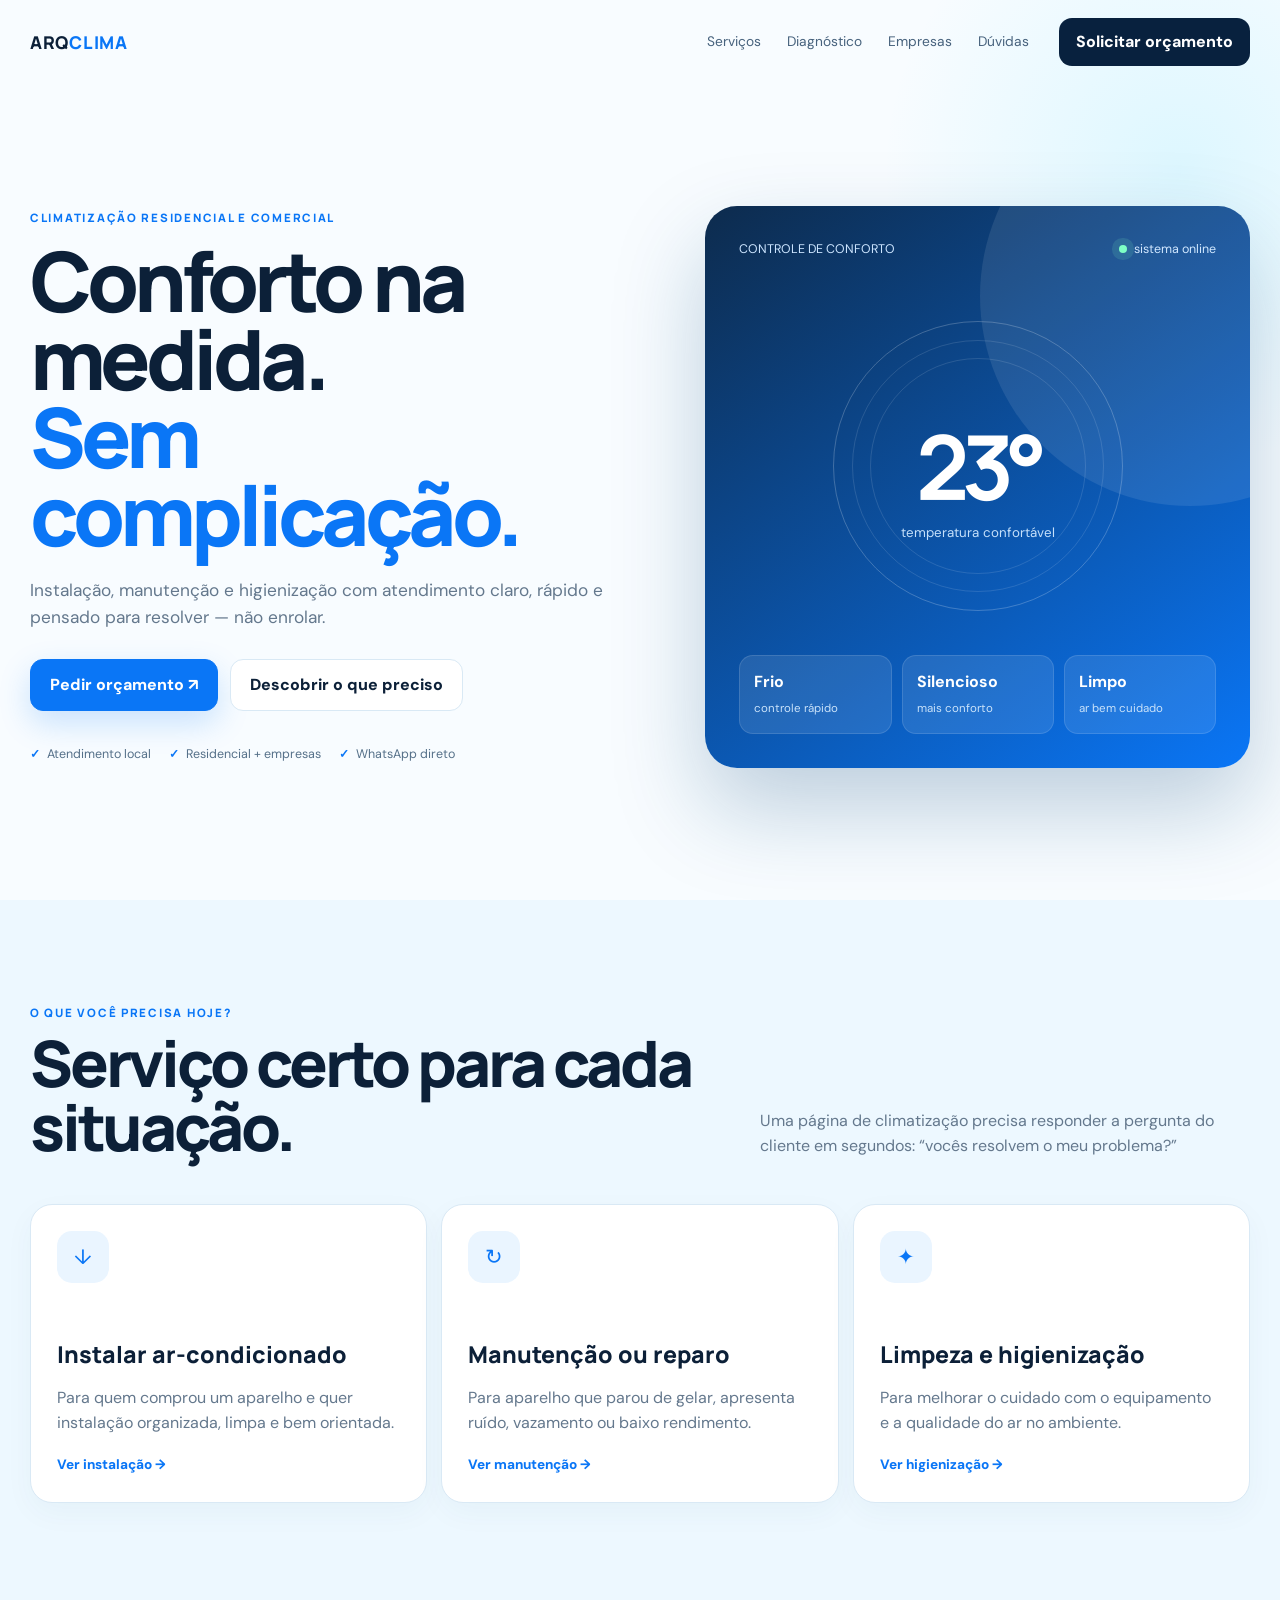
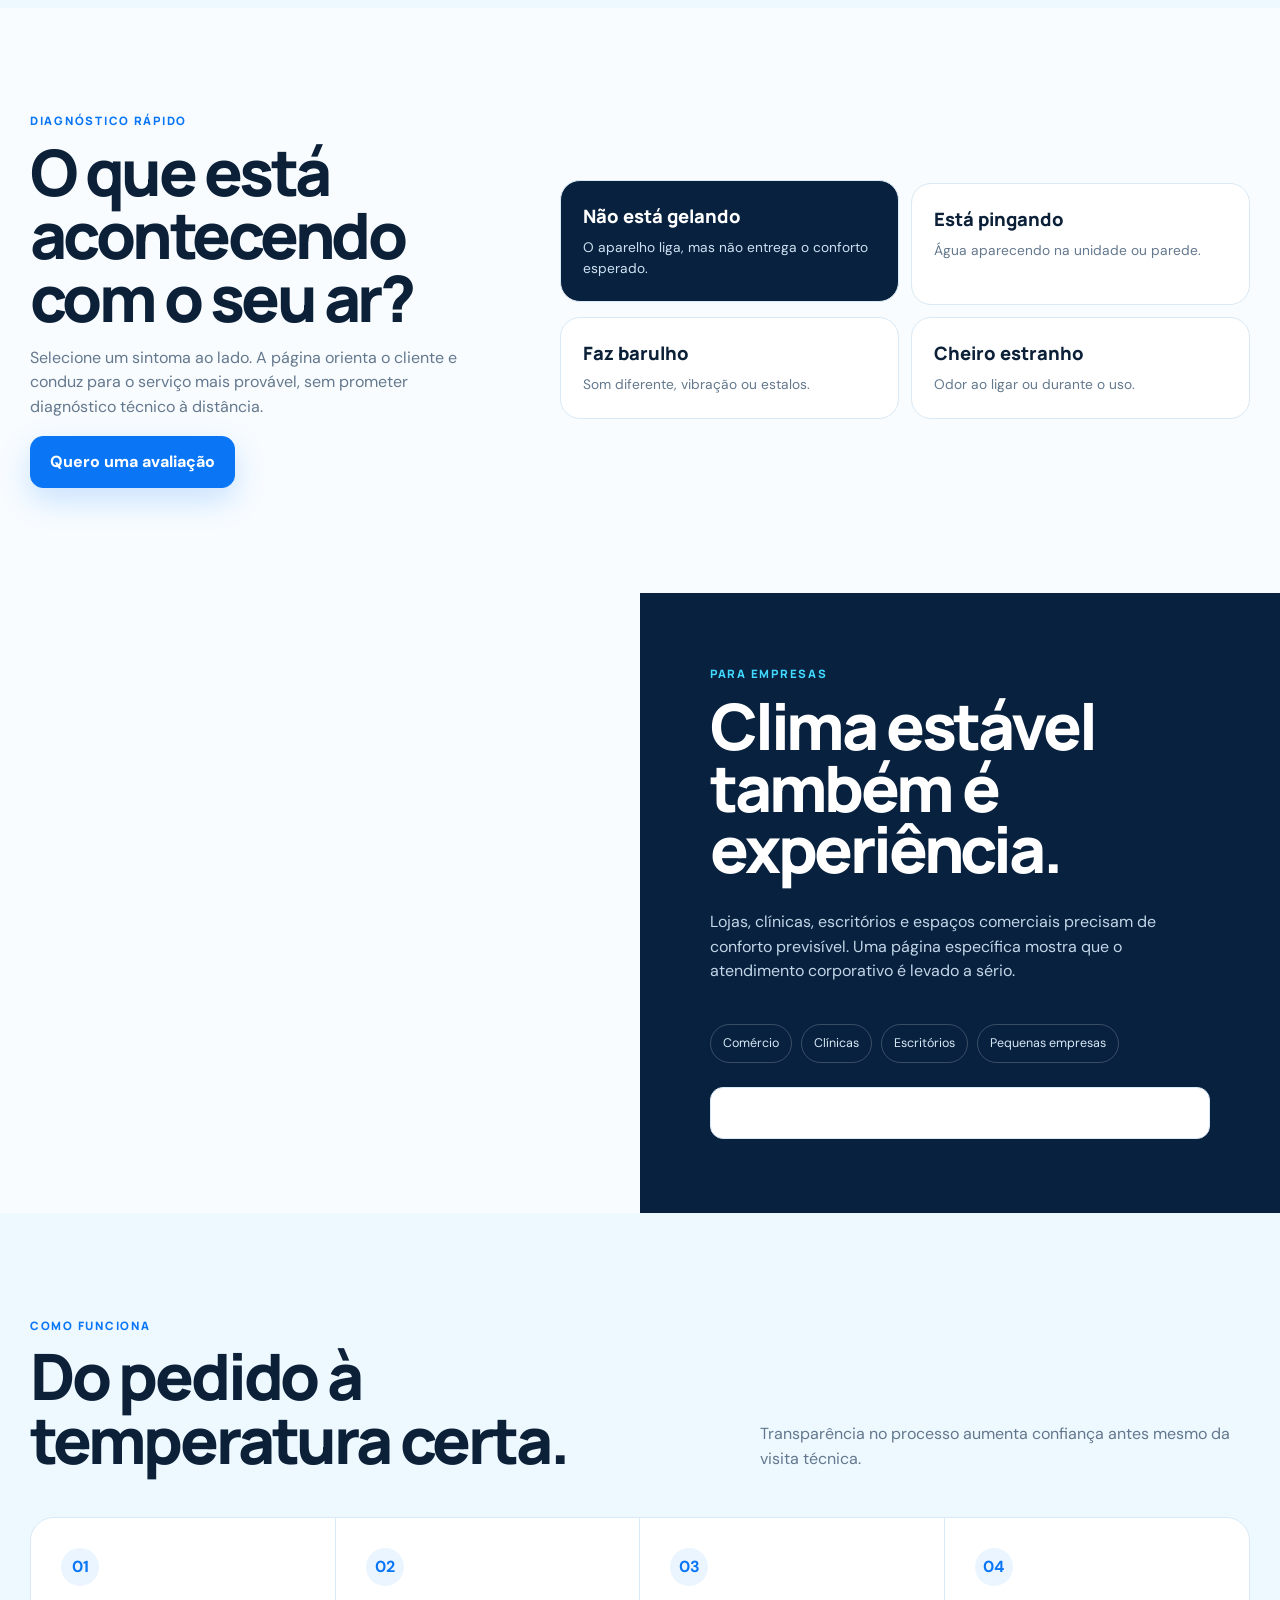
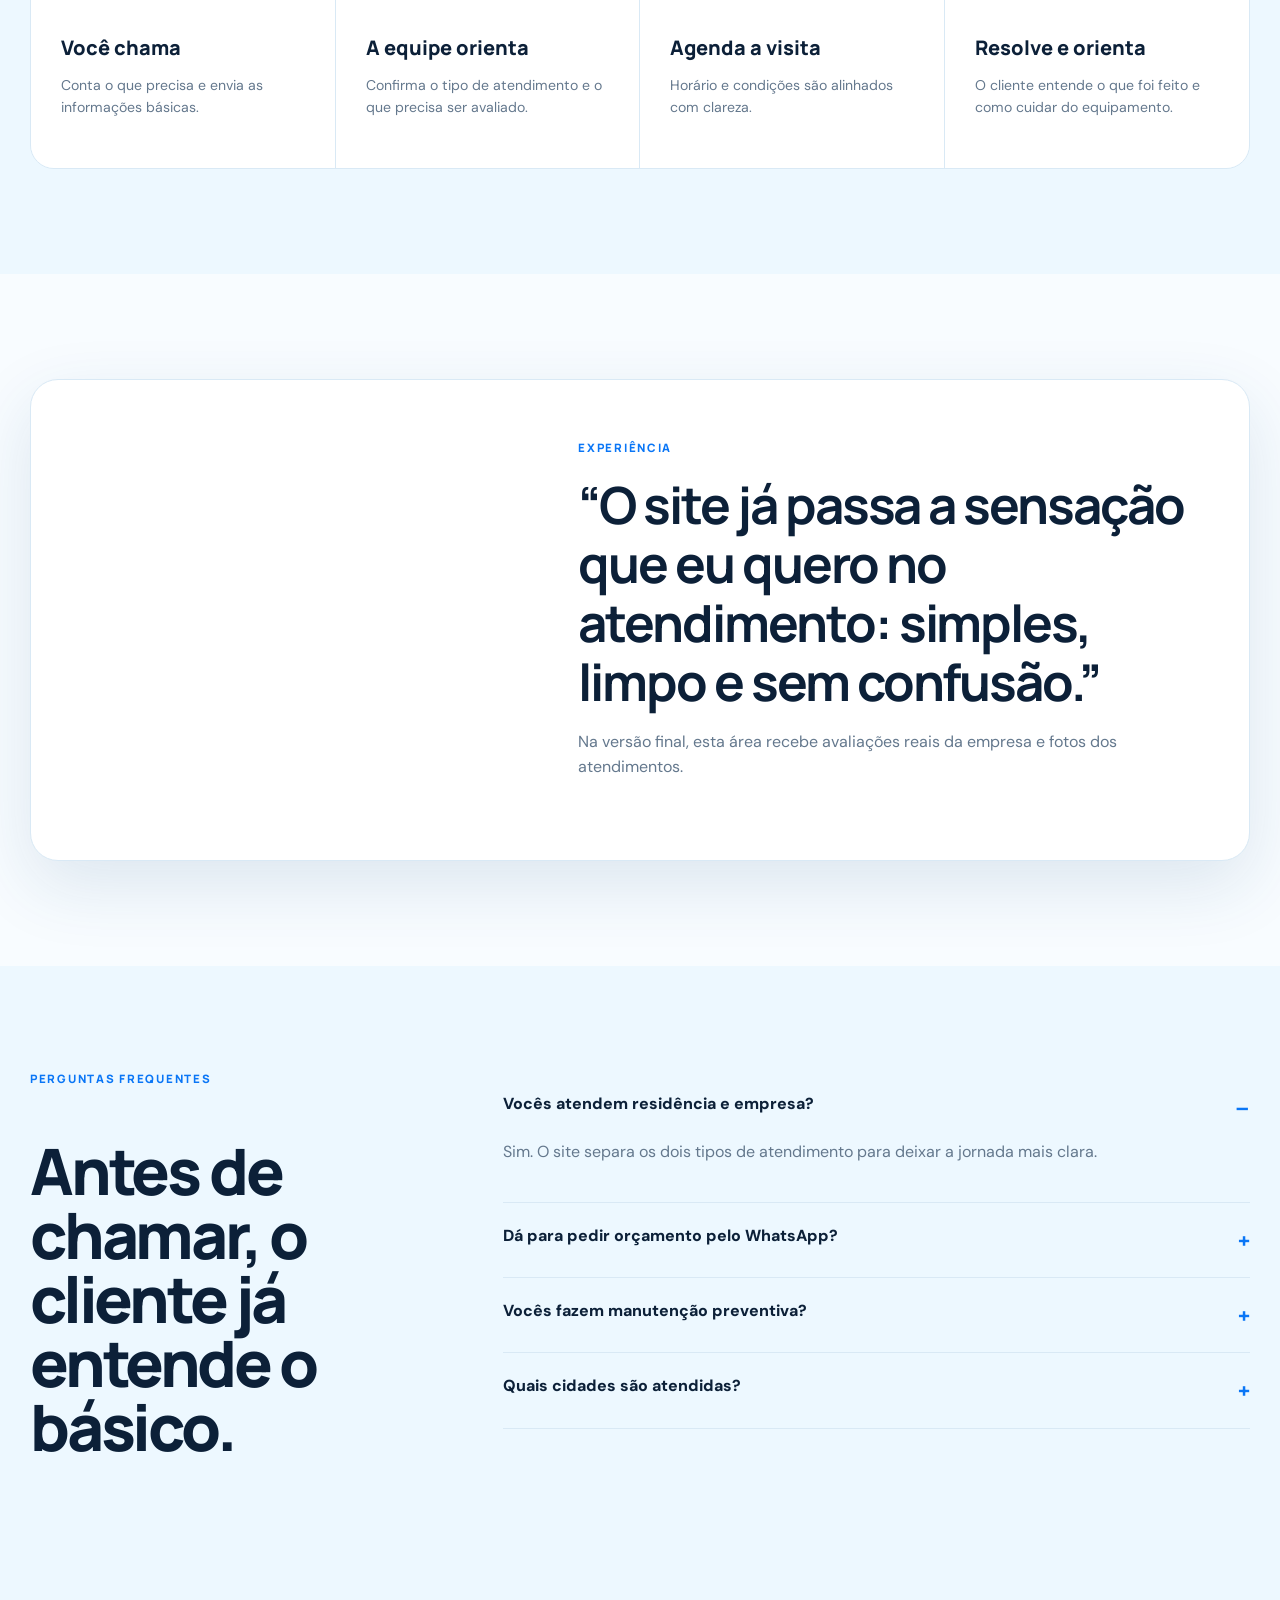
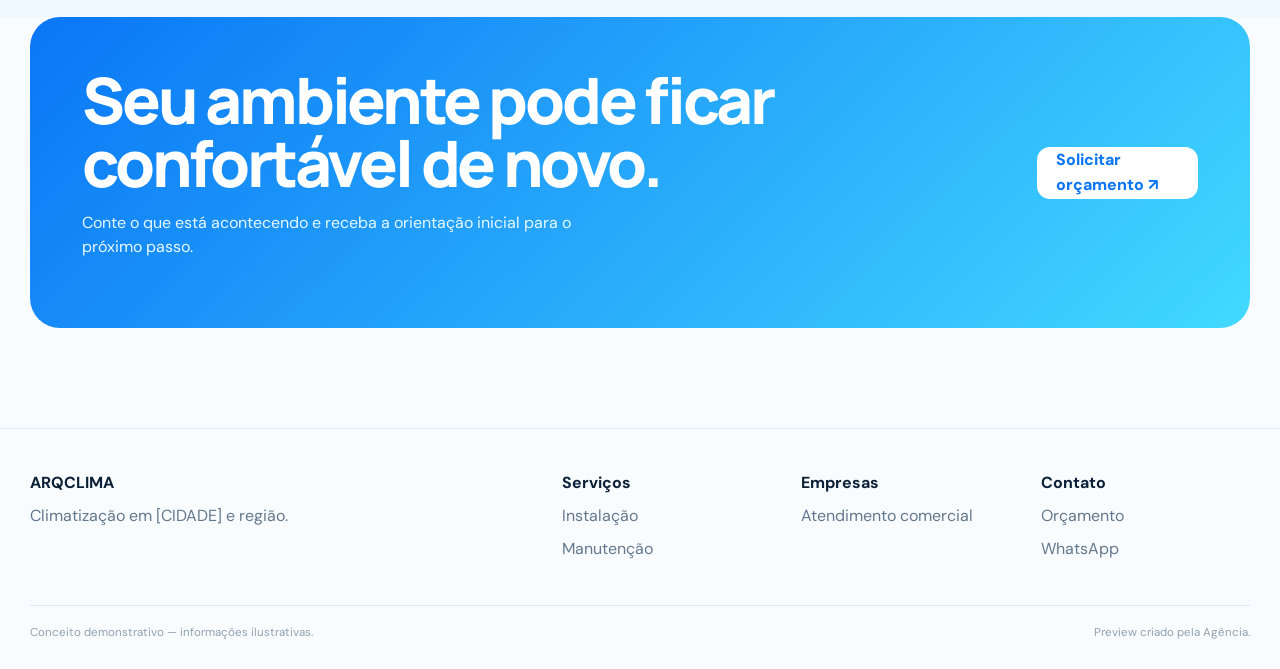
==== commit 1c5ff2ba: "Reconstrói homepage de climatização do zero" ====
--- a/index.html
+++ b/index.html
@@ -1,17 +1,12 @@
-<!doctype html><html lang="pt-BR"><head><meta charset="utf-8"><meta name="viewport" content="width=device-width,initial-scale=1"><meta name="theme-color" content="#061017"><title>NOVA CLIMA — Climatização & Refrigeração</title><meta name="description" content="Instalação, manutenção e higienização de ar-condicionado com atendimento rápido para residências e empresas."><link rel="stylesheet" href="styles.css"></head><body style="--accent:#57D9FF;--accent2:#72F3C6;--bg:#061017">
-  <div class="preview-ribbon">PREVIEW • AGÊNCIA</div>
-  <header class="site-nav"><div class="container nav-inner"><a class="logo" href="#">NOVA CLIMA<span class="logo-dot">.</span></a>
-  <nav class="nav-links"><a href="#servicos">Serviços</a><a href="#resultados">Resultados</a><a href="#processo">Como funciona</a><a href="#faq">FAQ</a></nav>
-  <a class="nav-cta" href="#contato">Orçamento <svg width="16" height="16" viewBox="0 0 24 24" fill="none" aria-hidden="true"><path d="M5 12h14M13 6l6 6-6 6" stroke="currentColor" stroke-width="2" stroke-linecap="round" stroke-linejoin="round"/></svg></a><button class="menu-btn" aria-label="Abrir menu">☰</button></div></header>
-  <main><section class="hero"><div class="container hero-grid"><div class="hero-copy reveal"><div class="eyebrow">INSTALAÇÃO • MANUTENÇÃO • HIGIENIZAÇÃO</div><h1>Conforto do jeito que você precisa. Sem enrolação.</h1><p>Instalação, manutenção e higienização de ar-condicionado com atendimento rápido para residências e empresas.</p><div class="hero-actions"><a class="btn-primary" href="#contato">Pedir orçamento agora <svg width="16" height="16" viewBox="0 0 24 24" fill="none" aria-hidden="true"><path d="M5 12h14M13 6l6 6-6 6" stroke="currentColor" stroke-width="2" stroke-linecap="round" stroke-linejoin="round"/></svg></a><a class="btn-secondary" href="#portfolio">Ver resultados</a></div><div class="hero-note"><div class="avatars"><span></span><span></span><span></span></div><span>Atendimento rápido • WhatsApp • [CIDADE] e região</span></div></div>
-  <div class="hero-media reveal"><div class="hero-photo" style="background-image:url('https://images.unsplash.com/photo-1600566753086-00f18fb6b3ea?auto=format&fit=crop&w=1400&q=86')"></div><div class="floating-badge">ORÇAMENTO<br>RÁPIDO<br>NO WHATSAPP</div><div class="float-card"><small>Experiência digital pensada para conversão</small><strong>Do clique ao orçamento.</strong><div class="mini"><span>Mobile first</span><span>CTA direto</span></div></div></div></div></section>
-  <div class="marquee"><div class="marquee-track"><span><b>●</b> Atendimento local</span><span><b>●</b> Equipe técnica</span><span><b>●</b> Orçamento rápido</span><span><b>●</b> Residencial + comercial</span><span><b>●</b> Atendimento local</span><span><b>●</b> Equipe técnica</span><span><b>●</b> Orçamento rápido</span><span><b>●</b> Residencial + comercial</span></div></div>
-  <section class="section" id="servicos"><div class="container"><div class="section-head reveal"><div><div class="eyebrow">SERVIÇOS</div><h2>O cliente entende o valor antes de pedir preço.</h2></div><p>A página organiza os serviços reais da empresa em uma experiência visual clara, premium e fácil de navegar.</p></div><div class="services-grid"><article class="service-card reveal"><div class="service-index"><span>01</span><span class="service-icon">↗</span></div><h3>Instalação profissional</h3><p>Dimensionamento correto, acabamento limpo e orientação de uso.</p></article><article class="service-card reveal"><div class="service-index"><span>02</span><span class="service-icon">↗</span></div><h3>Manutenção</h3><p>Diagnóstico de falhas, perda de rendimento, ruídos e vazamentos.</p></article><article class="service-card reveal"><div class="service-index"><span>03</span><span class="service-icon">↗</span></div><h3>Higienização</h3><p>Limpeza técnica para melhorar a qualidade do ar e o desempenho do aparelho.</p></article><article class="service-card reveal"><div class="service-index"><span>04</span><span class="service-icon">↗</span></div><h3>Comercial</h3><p>Soluções para lojas, clínicas, escritórios e pequenos negócios.</p></article></div></div></section>
-  <section class="section alt" id="resultados"><div class="container"><div class="section-head reveal"><div><div class="eyebrow">PROVA SOCIAL</div><h2>Números que reduzem a dúvida.</h2></div><p>Na versão final, estes dados devem ser trocados pelos números reais da empresa.</p></div><div class="metrics"><div class="metric reveal"><strong>+850</strong><span>atendimentos</span></div><div class="metric reveal"><strong>4.9/5</strong><span>avaliação média</span></div><div class="metric reveal"><strong>24h</strong><span>agendamento ágil</span></div><div class="metric reveal"><strong>12 meses</strong><span>garantia de instalação*</span></div></div></div></section>
-  <section class="section" id="portfolio"><div class="container"><div class="section-head reveal"><div><div class="eyebrow">PORTFÓLIO</div><h2>Primeiro a pessoa vê. Depois ela acredita.</h2></div><p>Fotos reais e bem escolhidas fazem o trabalho pesado de criar desejo, confiança e percepção de qualidade.</p></div><div class="gallery"><figure class="reveal"><img src="https://images.unsplash.com/photo-1600566753086-00f18fb6b3ea?auto=format&fit=crop&w=1400&q=86" alt="Climatização & Refrigeração — imagem 1" loading="lazy"><figcaption>Experiência que chama atenção</figcaption></figure><figure class="reveal"><img src="https://images.unsplash.com/photo-1600585154340-be6161a56a0c?auto=format&fit=crop&w=1400&q=86" alt="Climatização & Refrigeração — imagem 2" loading="lazy"><figcaption>Detalhes que geram confiança</figcaption></figure><figure class="reveal"><img src="https://images.unsplash.com/photo-1600607688969-a5bfcd646154?auto=format&fit=crop&w=1400&q=86" alt="Climatização & Refrigeração — imagem 3" loading="lazy"><figcaption>Visual que vende antes da conversa</figcaption></figure></div></div></section>
-  <section class="section alt" id="processo"><div class="container story-grid"><article class="story-copy reveal"><div class="eyebrow">ESTRATÉGIA</div><h2>Quem está com calor não quer procurar por horas.</h2><p>Por isso a landing page deixa serviço, região atendida e botão de orçamento visíveis logo no primeiro contato.</p><div class="proof-list"><span>Atendimento local</span><span>Equipe técnica</span><span>Orçamento rápido</span><span>Residencial + comercial</span></div></article><article class="quote-card reveal"><div class="quote-mark">“</div><blockquote>“Chamamos de manhã, recebemos orientação no WhatsApp e o atendimento foi muito organizado.”</blockquote><footer>Marina R. • cliente</footer></article></div></section>
-  <section class="section"><div class="container"><div class="section-head reveal"><div><div class="eyebrow">COMO FUNCIONA</div><h2>Três passos. Sem enrolação.</h2></div><p>O objetivo é deixar o próximo passo claro e reduzir a chance de o visitante sair sem entrar em contato.</p></div><div class="steps"><article class="step reveal"><b>ETAPA 01</b><h3>Escolha o que precisa</h3><p>O visitante identifica rapidamente a solução que procura.</p></article><article class="step reveal"><b>ETAPA 02</b><h3>Fale com a equipe pelo WhatsApp</h3><p>O CTA abre uma conversa direta com contexto e intenção.</p></article><article class="step reveal"><b>ETAPA 03</b><h3>Receba orientação e avance para o orçamento</h3><p>A equipe recebe um contato mais preparado para conversar sobre orçamento.</p></article></div></div></section>
-  <section class="section alt" id="faq"><div class="container faq-grid"><div class="faq-title reveal"><div class="eyebrow">FAQ</div><h2>Dúvidas resolvidas antes do contato.</h2><p>Menos objeções básicas. Mais conversa útil.</p></div><div><details class="reveal"><summary>Vocês atendem residência e empresa?</summary><p>Sim. A estrutura da página pode separar claramente os dois tipos de atendimento.</p></details><details class="reveal"><summary>Dá para pedir orçamento pelo WhatsApp?</summary><p>Sim. O botão principal já abre uma conversa com uma mensagem pronta.</p></details><details class="reveal"><summary>Quais cidades vocês atendem?</summary><p>A página final pode destacar todas as cidades e regiões realmente atendidas pela empresa.</p></details></div></div></section>
-  <section class="final-cta" id="contato"><div class="container"><div class="cta-box reveal"><h2>Pronto para transformar interesse em orçamento?</h2><p>Na versão final, este botão usa o WhatsApp real da empresa, mensagem automática e rastreamento de origem do lead.</p><a class="btn-secondary" href="javascript:void(0)"><svg width="24" height="24" viewBox="0 0 24 24" fill="none" aria-hidden="true"><path d="M20.5 11.7a8.5 8.5 0 0 1-12.6 7.4L3.5 20.5l1.4-4.2A8.5 8.5 0 1 1 20.5 11.7Z" stroke="currentColor" stroke-width="1.8"/><path d="M8.2 7.6c.2-.4.4-.4.7-.4h.5c.2 0 .4.1.5.4l.7 1.7c.1.3.1.5-.1.7l-.6.8c-.1.1-.2.3 0 .6.5.9 1.3 1.8 2.2 2.3.3.2.5.1.6 0l.9-1c.2-.2.4-.2.7-.1l1.8.9c.3.1.4.3.4.5 0 .4-.2 1.3-.8 1.8-.6.5-1.4.8-2.7.4-1.3-.4-2.8-1.1-4.5-2.8C6.9 11.7 6.2 10 6.3 8.9c.1-.6.4-1 .7-1.3.3-.3.8-.3 1.2 0Z" fill="currentColor"/></svg> Pedir orçamento agora</a></div></div></section></main>
-  <footer class="site-footer"><div class="container footer-row"><span>NOVA CLIMA • Preview demonstrativo</span><span>Projeto criado pela Agência</span></div></footer>
-  <a class="whatsapp-float" href="#contato" aria-label="WhatsApp"><svg width="24" height="24" viewBox="0 0 24 24" fill="none" aria-hidden="true"><path d="M20.5 11.7a8.5 8.5 0 0 1-12.6 7.4L3.5 20.5l1.4-4.2A8.5 8.5 0 1 1 20.5 11.7Z" stroke="currentColor" stroke-width="1.8"/><path d="M8.2 7.6c.2-.4.4-.4.7-.4h.5c.2 0 .4.1.5.4l.7 1.7c.1.3.1.5-.1.7l-.6.8c-.1.1-.2.3 0 .6.5.9 1.3 1.8 2.2 2.3.3.2.5.1.6 0l.9-1c.2-.2.4-.2.7-.1l1.8.9c.3.1.4.3.4.5 0 .4-.2 1.3-.8 1.8-.6.5-1.4.8-2.7.4-1.3-.4-2.8-1.1-4.5-2.8C6.9 11.7 6.2 10 6.3 8.9c.1-.6.4-1 .7-1.3.3-.3.8-.3 1.2 0Z" fill="currentColor"/></svg></a><script src="app.js"></script></body></html>+<!doctype html><html lang="pt-BR"><head><meta charset="utf-8"><meta name="viewport" content="width=device-width,initial-scale=1"><title>ArqClima | Climatização inteligente</title><meta name="description" content="Instalação, manutenção e higienização de ar-condicionado para residências e empresas."><link rel="stylesheet" href="styles.css"></head><body>
+<header class="site-header"><div class="shell header"><a class="brand" href="index.html">ARQ<span>CLIMA</span></a><nav class="nav"><a href="servicos.html">Serviços</a><a href="#diagnostico">Diagnóstico</a><a href="empresas.html">Empresas</a><a href="#faq">Dúvidas</a></nav><a class="header-cta" href="orcamento.html">Solicitar orçamento</a><button class="menu">☰</button></div></header>
+<main><section class="hero"><div class="shell hero-grid"><div class="hero-copy reveal"><div class="label">Climatização residencial e comercial</div><h1>Conforto na medida.<br><em>Sem complicação.</em></h1><p>Instalação, manutenção e higienização com atendimento claro, rápido e pensado para resolver — não enrolar.</p><div class="actions"><a class="btn primary" href="orcamento.html">Pedir orçamento ↗</a><a class="btn secondary" href="#diagnostico">Descobrir o que preciso</a></div><div class="quickproof"><span>Atendimento local</span><span>Residencial + empresas</span><span>WhatsApp direto</span></div></div>
+<div class="climate-card reveal"><div class="unit-top"><span>CONTROLE DE CONFORTO</span><span class="status"><i></i> sistema online</span></div><div class="dial"><strong>23°</strong><small>temperatura confortável</small></div><div class="climate-bottom"><div><b>Frio</b><span>controle rápido</span></div><div><b>Silencioso</b><span>mais conforto</span></div><div><b>Limpo</b><span>ar bem cuidado</span></div></div></div></div></section>
+<section class="section alt"><div class="shell"><div class="section-head reveal"><div><div class="label">O que você precisa hoje?</div><h2>Serviço certo para cada situação.</h2></div><p>Uma página de climatização precisa responder a pergunta do cliente em segundos: “vocês resolvem o meu problema?”</p></div><div class="need-grid"><article class="need reveal"><div class="need-icon">↓</div><h3>Instalar ar-condicionado</h3><p>Para quem comprou um aparelho e quer instalação organizada, limpa e bem orientada.</p><a href="servicos.html">Ver instalação →</a></article><article class="need reveal"><div class="need-icon">↻</div><h3>Manutenção ou reparo</h3><p>Para aparelho que parou de gelar, apresenta ruído, vazamento ou baixo rendimento.</p><a href="servicos.html">Ver manutenção →</a></article><article class="need reveal"><div class="need-icon">✦</div><h3>Limpeza e higienização</h3><p>Para melhorar o cuidado com o equipamento e a qualidade do ar no ambiente.</p><a href="servicos.html">Ver higienização →</a></article></div></div></section>
+<section class="section" id="diagnostico"><div class="shell diagnostic"><div class="diag-copy reveal"><div class="label">Diagnóstico rápido</div><h2>O que está acontecendo com o seu ar?</h2><p id="diagnosticText">Selecione um sintoma ao lado. A página orienta o cliente e conduz para o serviço mais provável, sem prometer diagnóstico técnico à distância.</p><a class="btn primary" href="orcamento.html">Quero uma avaliação</a></div><div class="symptoms"><article class="symptom active" data-answer="Pode haver perda de rendimento, sujeira, configuração ou outra causa. O próximo passo é uma avaliação técnica."><h3>Não está gelando</h3><p>O aparelho liga, mas não entrega o conforto esperado.</p></article><article class="symptom" data-answer="Vazamentos podem ter diferentes causas. A página leva o cliente a solicitar uma visita para identificação segura do problema."><h3>Está pingando</h3><p>Água aparecendo na unidade ou parede.</p></article><article class="symptom" data-answer="Ruídos incomuns merecem inspeção. O site orienta o cliente a evitar improvisos e pedir uma avaliação."><h3>Faz barulho</h3><p>Som diferente, vibração ou estalos.</p></article><article class="symptom" data-answer="Cheiro desagradável pode indicar necessidade de limpeza e inspeção do sistema."><h3>Cheiro estranho</h3><p>Odor ao ligar ou durante o uso.</p></article></div></div></section>
+<section class="split-photo"><div class="photo-panel"></div><div class="business-panel"><div class="label">Para empresas</div><h2>Clima estável também é experiência.</h2><p>Lojas, clínicas, escritórios e espaços comerciais precisam de conforto previsível. Uma página específica mostra que o atendimento corporativo é levado a sério.</p><div class="chips"><span>Comércio</span><span>Clínicas</span><span>Escritórios</span><span>Pequenas empresas</span></div><a class="btn secondary" href="empresas.html">Conhecer atendimento empresarial</a></div></section>
+<section class="section alt"><div class="shell"><div class="section-head reveal"><div><div class="label">Como funciona</div><h2>Do pedido à temperatura certa.</h2></div><p>Transparência no processo aumenta confiança antes mesmo da visita técnica.</p></div><div class="steps"><article class="step"><b>01</b><h3>Você chama</h3><p>Conta o que precisa e envia as informações básicas.</p></article><article class="step"><b>02</b><h3>A equipe orienta</h3><p>Confirma o tipo de atendimento e o que precisa ser avaliado.</p></article><article class="step"><b>03</b><h3>Agenda a visita</h3><p>Horário e condições são alinhados com clareza.</p></article><article class="step"><b>04</b><h3>Resolve e orienta</h3><p>O cliente entende o que foi feito e como cuidar do equipamento.</p></article></div></div></section>
+<section class="section"><div class="shell review-card reveal"><div class="review-photo"></div><div class="review-copy"><div class="label">Experiência</div><blockquote>“O site já passa a sensação que eu quero no atendimento: simples, limpo e sem confusão.”</blockquote><p>Na versão final, esta área recebe avaliações reais da empresa e fotos dos atendimentos.</p></div></div></section>
+<section class="section alt" id="faq"><div class="shell faq"><div><div class="label">Perguntas frequentes</div><h2>Antes de chamar, o cliente já entende o básico.</h2></div><div><details open><summary>Vocês atendem residência e empresa?</summary><p>Sim. O site separa os dois tipos de atendimento para deixar a jornada mais clara.</p></details><details><summary>Dá para pedir orçamento pelo WhatsApp?</summary><p>Sim. O CTA principal prepara a conversa e pode incluir cidade, aparelho e necessidade.</p></details><details><summary>Vocês fazem manutenção preventiva?</summary><p>A versão final lista exatamente os serviços reais oferecidos pela empresa.</p></details><details><summary>Quais cidades são atendidas?</summary><p>Na implantação real, esta seção mostra as cidades e regiões de atendimento confirmadas.</p></details></div></div></section>
+<section class="cta"><div class="shell cta-box reveal"><div><h2>Seu ambiente pode ficar confortável de novo.</h2><p>Conte o que está acontecendo e receba a orientação inicial para o próximo passo.</p></div><a class="btn" href="orcamento.html">Solicitar orçamento ↗</a></div></section></main>
+<footer class="footer"><div class="shell"><div class="footgrid"><div><strong>ARQCLIMA</strong><p>Climatização em [CIDADE] e região.</p></div><div><strong>Serviços</strong><a href="servicos.html">Instalação</a><a href="servicos.html">Manutenção</a></div><div><strong>Empresas</strong><a href="empresas.html">Atendimento comercial</a></div><div><strong>Contato</strong><a href="orcamento.html">Orçamento</a><a data-wa="Olá! Vim pelo site.">WhatsApp</a></div></div><div class="fine"><span>Conceito demonstrativo — informações ilustrativas.</span><span>Preview criado pela Agência.</span></div></div></footer><script src="app.js"></script></body></html>
--- a/styles.css
+++ b/styles.css
@@ -1,16 +1,5 @@
-
-@import url('https://fonts.googleapis.com/css2?family=DM+Sans:wght@400;500;600;700;800&family=Manrope:wght@500;600;700;800&display=swap');
-:root{--accent:#b9ff45;--accent2:#68f6c8;--ink:#070907;--bg:#080b0d;--surface:#0d1114;--surface2:#11171b;--text:#f7f9fa;--muted:#9ba5ad;--line:rgba(255,255,255,.11);--radius:24px}
-*{box-sizing:border-box}html{scroll-behavior:smooth}body{margin:0;font-family:"DM Sans",system-ui,sans-serif;background:var(--bg);color:var(--text);overflow-x:hidden}body.light{--bg:#f4f0e9;--surface:#fffdf9;--surface2:#f9f5ee;--text:#171713;--muted:#6d685f;--line:rgba(20,20,15,.13)}
-a{text-decoration:none;color:inherit}button{font:inherit}.container{width:min(1180px,calc(100% - 40px));margin:auto}.preview-ribbon{position:fixed;z-index:90;top:14px;right:14px;padding:8px 12px;border:1px solid var(--line);border-radius:999px;background:color-mix(in srgb,var(--surface) 88%,transparent);backdrop-filter:blur(14px);font:800 11px/1 "Manrope";letter-spacing:.1em;color:var(--text)}
-.site-nav{position:sticky;z-index:80;top:0;border-bottom:1px solid transparent;transition:.3s}.site-nav.scrolled{border-color:var(--line);background:color-mix(in srgb,var(--bg) 80%,transparent);backdrop-filter:blur(18px)}.nav-inner{height:82px;display:flex;align-items:center;justify-content:space-between;gap:24px}.logo{font:800 18px/1 "Manrope";letter-spacing:.13em}.logo-dot{color:var(--accent)}.nav-links{display:flex;align-items:center;gap:28px;color:var(--muted);font-size:14px}.nav-links a:hover{color:var(--text)}.nav-cta,.btn-primary,.btn-secondary{display:inline-flex;align-items:center;justify-content:center;gap:9px;border-radius:999px;transition:.25s;font-weight:800}.nav-cta{padding:11px 16px;background:var(--text);color:var(--bg)}.nav-cta:hover{transform:translateY(-2px)}.menu-btn{display:none;border:1px solid var(--line);background:var(--surface);color:var(--text);width:44px;height:44px;border-radius:50%}
-.hero{position:relative;padding:58px 0 48px}.hero-grid{display:grid;grid-template-columns:1.02fr .98fr;gap:58px;align-items:center}.hero-copy{position:relative;z-index:2}.eyebrow{display:inline-flex;gap:10px;align-items:center;color:var(--accent);font:800 12px/1.3 "Manrope";letter-spacing:.14em}.eyebrow:before{content:"";width:26px;height:1px;background:var(--accent)}h1,h2,h3,p{margin-top:0}.hero h1{font:800 clamp(48px,6.7vw,88px)/.96 "Manrope";letter-spacing:-.06em;margin:20px 0 22px;max-width:900px}.hero p{font-size:19px;line-height:1.7;color:var(--muted);max-width:650px}.hero-actions{display:flex;gap:12px;flex-wrap:wrap;margin-top:30px}.btn-primary{padding:15px 20px;background:var(--accent);color:#09100b}.btn-primary:hover{transform:translateY(-3px);box-shadow:0 16px 50px color-mix(in srgb,var(--accent) 25%,transparent)}.btn-secondary{padding:14px 19px;border:1px solid var(--line);background:var(--surface);color:var(--text)}.hero-note{display:flex;gap:14px;align-items:center;margin-top:26px;color:var(--muted);font-size:13px}.avatars{display:flex}.avatars span{width:28px;height:28px;border-radius:50%;border:2px solid var(--bg);background:linear-gradient(135deg,var(--accent),var(--accent2));margin-left:-7px}.avatars span:first-child{margin-left:0}.hero-media{position:relative;min-height:620px}.hero-photo{position:absolute;inset:0;border-radius:32px;background:center/cover no-repeat;border:1px solid var(--line);overflow:hidden}.hero-photo:after{content:"";position:absolute;inset:0;background:linear-gradient(180deg,transparent 45%,rgba(0,0,0,.6))}.float-card{position:absolute;z-index:4;left:-34px;bottom:36px;width:min(290px,80%);padding:18px;background:color-mix(in srgb,var(--surface) 86%,transparent);backdrop-filter:blur(22px);border:1px solid var(--line);border-radius:20px;box-shadow:0 30px 70px rgba(0,0,0,.25)}.float-card small{color:var(--muted);font-size:12px}.float-card strong{display:block;font:800 25px/1.2 "Manrope";margin:4px 0 12px}.float-card .mini{display:flex;justify-content:space-between;gap:12px;color:var(--muted);font-size:12px}.floating-badge{position:absolute;z-index:4;right:-22px;top:42px;width:118px;height:118px;border-radius:50%;background:var(--accent);color:#07100a;display:grid;place-items:center;text-align:center;font:900 11px/1.25 "Manrope";letter-spacing:.08em;transform:rotate(8deg);box-shadow:0 18px 60px color-mix(in srgb,var(--accent) 28%,transparent)}
-.marquee{overflow:hidden;border-block:1px solid var(--line);background:var(--surface)}.marquee-track{display:flex;gap:44px;width:max-content;padding:17px 0;animation:marquee 25s linear infinite}.marquee-track span{color:var(--muted);font:700 13px "Manrope";letter-spacing:.04em;white-space:nowrap}.marquee-track b{color:var(--accent)}@keyframes marquee{to{transform:translateX(-50%)}}
-.section{padding:110px 0}.section.alt{background:var(--surface)}.section-head{display:flex;justify-content:space-between;gap:36px;align-items:end;margin-bottom:42px}.section-head h2{font:800 clamp(38px,5vw,62px)/1 "Manrope";letter-spacing:-.05em;max-width:760px;margin:12px 0 0}.section-head p{max-width:500px;color:var(--muted);line-height:1.7;margin:0}.services-grid{display:grid;grid-template-columns:repeat(4,1fr);gap:14px}.service-card{position:relative;min-height:280px;padding:24px;border:1px solid var(--line);border-radius:22px;background:var(--surface2);overflow:hidden;transition:.3s}.service-card:hover{transform:translateY(-7px);border-color:color-mix(in srgb,var(--accent) 55%,var(--line))}.service-index{display:flex;justify-content:space-between;color:var(--muted);font:700 12px "Manrope"}.service-icon{width:44px;height:44px;border-radius:14px;background:color-mix(in srgb,var(--accent) 16%,transparent);display:grid;place-items:center;color:var(--accent);font-weight:900}.service-card h3{font:800 23px/1.15 "Manrope";margin:70px 0 10px}.service-card p{color:var(--muted);line-height:1.65}.metrics{display:grid;grid-template-columns:repeat(4,1fr);gap:1px;background:var(--line);border:1px solid var(--line);border-radius:24px;overflow:hidden}.metric{padding:28px;background:var(--bg)}.metric strong{display:block;font:800 clamp(30px,4vw,48px)/1 "Manrope";letter-spacing:-.04em}.metric span{display:block;color:var(--muted);margin-top:9px;font-size:13px}.gallery{display:grid;grid-template-columns:1.2fr .8fr .8fr;grid-template-rows:360px 250px;gap:14px}.gallery figure{margin:0;border-radius:22px;overflow:hidden;border:1px solid var(--line);position:relative}.gallery figure:first-child{grid-row:1/3}.gallery img{width:100%;height:100%;object-fit:cover;transition:.5s}.gallery figure:hover img{transform:scale(1.04)}.gallery figcaption{position:absolute;inset:auto 14px 14px 14px;padding:11px 12px;border-radius:13px;background:rgba(0,0,0,.56);backdrop-filter:blur(10px);color:#fff;font-size:12px}
-.story-grid{display:grid;grid-template-columns:.95fr 1.05fr;gap:18px;align-items:stretch}.story-copy,.quote-card{border:1px solid var(--line);border-radius:28px;padding:40px;background:var(--surface2)}.story-copy h2{font:800 clamp(38px,5vw,60px)/1 "Manrope";letter-spacing:-.05em;margin:16px 0}.story-copy p{color:var(--muted);font-size:17px;line-height:1.75}.proof-list{display:flex;gap:9px;flex-wrap:wrap;margin-top:24px}.proof-list span{padding:9px 12px;border-radius:999px;border:1px solid var(--line);font-size:12px;color:var(--muted)}.quote-card{display:flex;flex-direction:column;justify-content:space-between;background:linear-gradient(145deg,color-mix(in srgb,var(--accent) 15%,var(--surface2)),var(--surface2))}.quote-mark{font-size:54px;color:var(--accent);line-height:.6}.quote-card blockquote{font:700 clamp(28px,3.5vw,42px)/1.22 "Manrope";letter-spacing:-.035em;margin:30px 0}.quote-card footer{color:var(--muted)}
-.steps{display:grid;grid-template-columns:repeat(3,1fr);gap:14px}.step{padding:30px;border-top:1px solid var(--line);background:linear-gradient(180deg,transparent,var(--surface));border-radius:0 0 22px 22px}.step b{font:800 12px "Manrope";color:var(--accent)}.step h3{font:800 25px "Manrope";margin:35px 0 10px}.step p{color:var(--muted);line-height:1.6}
-.faq-grid{display:grid;grid-template-columns:.8fr 1.2fr;gap:50px}.faq-title h2{font:800 clamp(40px,5vw,62px)/1 "Manrope";letter-spacing:-.05em;margin:14px 0}.faq-title p{color:var(--muted)}details{border-bottom:1px solid var(--line);padding:20px 0}summary{list-style:none;cursor:pointer;font:700 18px "Manrope";display:flex;justify-content:space-between;gap:20px}summary::-webkit-details-marker{display:none}summary:after{content:"+";color:var(--accent);font-size:24px}details[open] summary:after{content:"–"}details p{color:var(--muted);line-height:1.7;padding-right:40px;margin:13px 0 0}
-.final-cta{padding:90px 0 120px}.cta-box{position:relative;overflow:hidden;border-radius:32px;padding:54px;background:linear-gradient(120deg,var(--accent),var(--accent2));color:#08100b}.cta-box:after{content:"";position:absolute;width:360px;height:360px;border:1px solid rgba(0,0,0,.16);border-radius:50%;right:-80px;top:-130px}.cta-box h2{font:800 clamp(42px,5vw,68px)/.98 "Manrope";letter-spacing:-.05em;max-width:850px;margin:0 0 18px}.cta-box p{max-width:650px;font-size:17px}.cta-box .btn-secondary{background:#08100b;color:#fff;border:0}.site-footer{border-top:1px solid var(--line);padding:26px 0 40px;color:var(--muted);font-size:13px}.footer-row{display:flex;justify-content:space-between;gap:20px;flex-wrap:wrap}
-.whatsapp-float{position:fixed;z-index:70;right:20px;bottom:20px;width:58px;height:58px;border-radius:50%;background:#25D366;color:white;display:grid;place-items:center;font-weight:900;box-shadow:0 18px 50px rgba(0,0,0,.28);transition:.25s}.whatsapp-float:hover{transform:translateY(-4px) scale(1.03)}.reveal{opacity:0;transform:translateY(22px);transition:.75s cubic-bezier(.2,.7,.2,1)}.reveal.visible{opacity:1;transform:none}
-body.light .hero{padding-top:36px}.editorial-hero{display:grid;grid-template-columns:1.28fr .72fr;gap:48px;align-items:end;padding:70px 0 38px}.editorial-hero h1{font:700 clamp(58px,8vw,108px)/.88 "Manrope";letter-spacing:-.075em;margin:18px 0}.editorial-hero .right{padding-bottom:10px}.editorial-hero p{color:var(--muted);font-size:18px;line-height:1.7}.editorial-photo{height:610px;border-radius:30px;background:center/cover no-repeat;position:relative;overflow:hidden;border:1px solid var(--line)}.editorial-photo:after{content:"";position:absolute;inset:0;background:linear-gradient(180deg,transparent 65%,rgba(0,0,0,.45))}.editorial-photo .caption{position:absolute;z-index:2;left:22px;bottom:20px;color:white;font:700 12px "Manrope";letter-spacing:.1em}.editorial-services{display:grid;grid-template-columns:1fr 1fr;border-top:1px solid var(--line)}.editorial-service{display:grid;grid-template-columns:70px 1fr;padding:28px 0;border-bottom:1px solid var(--line)}.editorial-service:nth-child(odd){padding-right:34px}.editorial-service:nth-child(even){padding-left:34px;border-left:1px solid var(--line)}.editorial-service .num{font:700 12px "Manrope";color:var(--muted)}.editorial-service h3{font:800 28px "Manrope";letter-spacing:-.03em;margin:0 0 8px}.editorial-service p{color:var(--muted);margin:0;line-height:1.65}.editorial-feature{display:grid;grid-template-columns:1fr 1fr;gap:16px}.feature-image{min-height:560px;border-radius:28px;background:center/cover no-repeat;border:1px solid var(--line)}.feature-copy{border-radius:28px;background:var(--surface);border:1px solid var(--line);padding:44px;display:flex;flex-direction:column;justify-content:space-between}.feature-copy h2{font:800 clamp(40px,5vw,65px)/.98 "Manrope";letter-spacing:-.055em}.feature-copy p{color:var(--muted);font-size:17px;line-height:1.7}
-@media(max-width:960px){.hero-grid,.story-grid,.faq-grid,.editorial-hero,.editorial-feature{grid-template-columns:1fr}.hero-media{min-height:500px}.floating-badge{right:14px}.float-card{left:14px}.services-grid{grid-template-columns:1fr 1fr}.gallery{grid-template-columns:1fr 1fr;grid-template-rows:380px 260px}.gallery figure:first-child{grid-column:1/3;grid-row:auto}.metrics{grid-template-columns:1fr 1fr}.editorial-service:nth-child(odd),.editorial-service:nth-child(even){padding:24px 0;border-left:0}.editorial-services{grid-template-columns:1fr}}@media(max-width:680px){.container{width:min(100% - 28px,1180px)}.nav-links{position:fixed;inset:82px 14px auto 14px;display:none;flex-direction:column;align-items:stretch;padding:18px;background:var(--surface);border:1px solid var(--line);border-radius:20px}.nav-links.open{display:flex}.menu-btn{display:block}.nav-cta{display:none}.hero{padding-top:34px}.hero-media{min-height:420px}.hero h1{font-size:clamp(44px,14vw,68px)}.services-grid,.steps,.gallery,.metrics{grid-template-columns:1fr}.gallery{grid-template-rows:340px 250px 250px}.gallery figure:first-child{grid-column:auto}.section{padding:76px 0}.section-head{align-items:flex-start;flex-direction:column}.story-copy,.quote-card{padding:28px}.cta-box{padding:36px 24px}.editorial-photo{height:430px}.editorial-hero{padding-top:46px}.editorial-hero h1{font-size:clamp(52px,15vw,80px)}}
+@import url('https://fonts.googleapis.com/css2?family=DM+Sans:wght@400;500;600;700&family=Manrope:wght@500;600;700;800&display=swap');
+:root{--blue:#0a76f6;--cyan:#42d9ff;--navy:#08213e;--ice:#edf8ff;--white:#fff;--text:#0c2038;--muted:#64788d;--line:#d9e9f5;--max:1220px;--shadow:0 24px 70px rgba(25,77,120,.12)}
+*{box-sizing:border-box}html{scroll-behavior:smooth}body{margin:0;background:#f8fcff;color:var(--text);font:16px/1.55 "DM Sans",sans-serif}a{text-decoration:none;color:inherit}img{display:block;width:100%}button,input,select,textarea{font:inherit}.shell{width:min(var(--max),calc(100% - 44px));margin:auto}.label{font:800 .72rem "Manrope";letter-spacing:.15em;text-transform:uppercase;color:var(--blue)}.site-header{position:fixed;z-index:100;inset:0 0 auto;transition:.3s}.site-header.scrolled{background:rgba(248,252,255,.9);backdrop-filter:blur(16px);border-bottom:1px solid var(--line)}.header{height:84px;display:flex;align-items:center;gap:30px}.brand{font:800 1.1rem "Manrope";letter-spacing:.04em}.brand span{color:var(--blue)}.nav{display:flex;gap:26px;margin-left:auto;font-size:.86rem;color:#47627d}.nav a:hover{color:var(--blue)}.header-cta{padding:12px 17px;background:var(--navy);color:white;border-radius:13px;font-weight:800}.menu{display:none;margin-left:auto;border:1px solid var(--line);background:white;border-radius:12px;width:44px;height:44px}.hero{padding:150px 0 76px;min-height:100svh;display:grid;align-items:center;position:relative;overflow:hidden}.hero:before{content:"";position:absolute;width:600px;height:600px;border-radius:50%;background:radial-gradient(circle,var(--cyan),transparent 70%);opacity:.15;right:-200px;top:-130px}.hero-grid{display:grid;grid-template-columns:1fr .9fr;gap:70px;align-items:center}.hero h1{font:800 clamp(3.7rem,6.5vw,7.2rem)/.94 "Manrope";letter-spacing:-.06em;margin:16px 0 24px}.hero h1 em{font-style:normal;color:var(--blue)}.hero-copy>p{font-size:1.08rem;color:var(--muted);max-width:650px}.actions{display:flex;gap:12px;flex-wrap:wrap;margin-top:28px}.btn{display:inline-flex;align-items:center;justify-content:center;min-height:52px;padding:0 19px;border-radius:13px;border:1px solid var(--line);font-weight:800;cursor:pointer;transition:.25s}.btn.primary{background:var(--blue);color:white;border-color:var(--blue);box-shadow:0 12px 32px rgba(10,118,246,.2)}.btn.secondary{background:white}.btn:hover{transform:translateY(-3px)}.quickproof{display:flex;gap:18px;flex-wrap:wrap;margin-top:34px;color:#557089;font-size:.78rem}.quickproof span:before{content:"✓";color:var(--blue);font-weight:900;margin-right:7px}.climate-card{position:relative;min-height:560px;border-radius:32px;background:linear-gradient(145deg,#0d2b4d,#0a76f6);color:white;box-shadow:0 40px 90px rgba(13,71,120,.25);overflow:hidden;padding:34px}.climate-card:before{content:"";position:absolute;width:420px;height:420px;border-radius:50%;background:rgba(255,255,255,.09);right:-150px;top:-120px}.unit-top{display:flex;justify-content:space-between;align-items:center;color:#cce5ff;font-size:.78rem}.status{display:flex;align-items:center;gap:7px}.status i{width:8px;height:8px;border-radius:50%;background:#71ffbf;box-shadow:0 0 0 7px rgba(113,255,191,.13)}.dial{width:290px;height:290px;border:1px solid rgba(255,255,255,.22);border-radius:50%;margin:62px auto 44px;display:grid;place-items:center;position:relative}.dial:before,.dial:after{content:"";position:absolute;border-radius:50%;border:1px solid rgba(255,255,255,.12)}.dial:before{inset:18px}.dial:after{inset:36px}.dial strong{font:700 5.6rem/1 "Manrope";letter-spacing:-.08em}.dial small{position:absolute;bottom:66px;color:#c5e0fb}.climate-bottom{display:grid;grid-template-columns:repeat(3,1fr);gap:10px}.climate-bottom div{background:rgba(255,255,255,.1);border:1px solid rgba(255,255,255,.12);border-radius:14px;padding:14px}.climate-bottom b{display:block}.climate-bottom span{font-size:.72rem;color:#c9e2fa}.section{padding:105px 0}.section.alt{background:var(--ice)}.section-head{display:flex;justify-content:space-between;gap:45px;align-items:flex-end;margin-bottom:45px}.section-head h2{font:800 clamp(2.8rem,5vw,5.2rem)/1 "Manrope";letter-spacing:-.05em;margin:11px 0 0;max-width:800px}.section-head p{max-width:490px;margin:0;color:var(--muted)}.need-grid{display:grid;grid-template-columns:repeat(3,1fr);gap:14px}.need{background:white;border:1px solid var(--line);border-radius:22px;padding:26px;min-height:280px;box-shadow:0 10px 30px rgba(16,67,105,.04);transition:.3s}.need:hover{transform:translateY(-6px);box-shadow:var(--shadow)}.need-icon{width:52px;height:52px;border-radius:15px;background:#eaf5ff;color:var(--blue);display:grid;place-items:center;font-size:1.3rem}.need h3{font:800 1.45rem "Manrope";margin:55px 0 10px}.need p{color:var(--muted)}.need a{color:var(--blue);font-weight:800;font-size:.85rem}.diagnostic{display:grid;grid-template-columns:.8fr 1.2fr;gap:70px;align-items:center}.diag-copy h2{font:800 clamp(3rem,5vw,5.4rem)/.98 "Manrope";letter-spacing:-.055em;margin:13px 0}.diag-copy p{color:var(--muted)}.symptoms{display:grid;grid-template-columns:1fr 1fr;gap:12px}.symptom{border:1px solid var(--line);background:white;border-radius:20px;padding:22px;cursor:pointer;transition:.25s}.symptom:hover,.symptom.active{background:var(--navy);color:white;transform:translateY(-3px)}.symptom.active p,.symptom:hover p{color:#cfe2f3}.symptom h3{font:800 1.15rem "Manrope";margin:0 0 8px}.symptom p{color:var(--muted);font-size:.86rem;margin:0}.split-photo{display:grid;grid-template-columns:1fr 1fr;min-height:620px}.photo-panel{background:url('https://images.unsplash.com/photo-1600566753086-00f18fb6b3ea?auto=format&fit=crop&w=1500&q=88') center/cover}.business-panel{padding:70px;background:var(--navy);color:white;display:flex;flex-direction:column;justify-content:center}.business-panel .label{color:var(--cyan)}.business-panel h2{font:800 clamp(3rem,5vw,5.2rem)/.96 "Manrope";letter-spacing:-.05em;margin:14px 0}.business-panel p{color:#c2d6e8;max-width:520px}.chips{display:flex;gap:9px;flex-wrap:wrap;margin:24px 0}.chips span{padding:9px 12px;border:1px solid rgba(255,255,255,.2);border-radius:999px;font-size:.78rem;color:#d8e9f6}.steps{display:grid;grid-template-columns:repeat(4,1fr);gap:0;border:1px solid var(--line);border-radius:24px;overflow:hidden}.step{padding:30px;background:white;border-right:1px solid var(--line);min-height:250px}.step:last-child{border-right:0}.step b{display:grid;place-items:center;width:38px;height:38px;border-radius:50%;background:#eaf5ff;color:var(--blue)}.step h3{font:800 1.25rem "Manrope";margin:48px 0 8px}.step p{color:var(--muted);font-size:.88rem}.review-card{display:grid;grid-template-columns:.8fr 1.2fr;border-radius:28px;overflow:hidden;background:white;border:1px solid var(--line);box-shadow:var(--shadow)}.review-photo{background:url('https://images.unsplash.com/photo-1600566753190-17f0baa2a6c3?auto=format&fit=crop&w=1400&q=88') center/cover;min-height:480px}.review-copy{padding:60px}.review-copy blockquote{font:700 clamp(2rem,4vw,3.6rem)/1.15 "Manrope";letter-spacing:-.04em;margin:20px 0}.review-copy p{color:var(--muted)}.faq{display:grid;grid-template-columns:.7fr 1.3fr;gap:70px}.faq h2{font:800 clamp(3rem,5vw,5rem)/1 "Manrope";letter-spacing:-.05em}.faq details{border-bottom:1px solid var(--line);padding:21px 0}.faq summary{font-weight:800;cursor:pointer;list-style:none;display:flex;justify-content:space-between}.faq summary:after{content:"+";color:var(--blue);font-size:1.3rem}.faq details[open] summary:after{content:"–"}.faq p{color:var(--muted);padding-right:50px}.cta{padding:0 0 100px}.cta-box{background:linear-gradient(135deg,#0a76f6,#42d9ff);color:white;border-radius:30px;padding:52px;display:flex;justify-content:space-between;align-items:center;gap:35px}.cta-box h2{font:800 clamp(2.8rem,5vw,5rem)/.98 "Manrope";letter-spacing:-.05em;margin:0}.cta-box p{max-width:520px;color:#e8f8ff}.cta-box .btn{background:white;color:var(--blue);border:0}.footer{border-top:1px solid var(--line);padding:42px 0 28px}.footgrid{display:grid;grid-template-columns:1.2fr repeat(3,.5fr);gap:30px}.footer a,.footer p{color:var(--muted);display:block;margin:8px 0}.fine{margin-top:35px;padding-top:18px;border-top:1px solid var(--line);display:flex;justify-content:space-between;gap:14px;font-size:.72rem;color:#91a0ae}.reveal{opacity:0;transform:translateY(22px);transition:.7s}.reveal.visible{opacity:1;transform:none}
+.page-hero{padding:160px 0 70px;background:linear-gradient(180deg,#eff9ff,#f8fcff)}.page-hero h1{font:800 clamp(3.8rem,7vw,7rem)/.95 "Manrope";letter-spacing:-.06em;margin:14px 0}.page-hero p{max-width:700px;color:var(--muted);font-size:1.08rem}.service-table{display:grid;gap:12px}.service-line{display:grid;grid-template-columns:70px 1fr 1fr auto;gap:24px;align-items:center;background:white;border:1px solid var(--line);border-radius:18px;padding:24px}.service-line b{color:var(--blue)}.service-line h3{margin:0;font:800 1.25rem "Manrope"}.service-line p{margin:0;color:var(--muted)}.enterprise-hero{padding:155px 0 80px;background:var(--navy);color:white}.enterprise-grid{display:grid;grid-template-columns:1fr .9fr;gap:60px;align-items:center}.enterprise-hero h1{font:800 clamp(3.8rem,7vw,7rem)/.93 "Manrope";letter-spacing:-.06em;margin:14px 0}.enterprise-hero p{color:#bed1e2;max-width:620px}.enterprise-img{min-height:520px;border-radius:28px;background:url('https://images.unsplash.com/photo-1497366811353-6870744d04b2?auto=format&fit=crop&w=1400&q=88') center/cover}.quote-form{display:grid;grid-template-columns:.75fr 1.25fr;gap:55px}.form-card{background:white;border:1px solid var(--line);border-radius:22px;padding:30px;box-shadow:var(--shadow)}.field{display:grid;gap:7px;margin-bottom:15px}.field label{font-size:.78rem;color:var(--muted)}.field input,.field select,.field textarea{padding:14px;border:1px solid var(--line);border-radius:12px;background:#fbfdff;color:var(--text)}.field textarea{min-height:110px}.quote-aside h2{font:800 clamp(3rem,5vw,5rem)/1 "Manrope";letter-spacing:-.05em}.quote-aside p{color:var(--muted)}.aside-item{padding:17px 0;border-top:1px solid var(--line)}.alt-body{background:#06192b;color:#fff}.alt-body .site-header.scrolled{background:rgba(6,25,43,.9);border-color:rgba(255,255,255,.1)}.alt-body .brand,.alt-body .nav{color:white}.alt-hero{padding:160px 0 40px}.alt-hero h1{font:800 clamp(4.4rem,9vw,9rem)/.85 "Manrope";letter-spacing:-.07em;margin:15px 0}.alt-hero h1 span{color:var(--cyan)}.alt-hero p{max-width:630px;color:#bbd3e6}.wave{height:480px;margin-top:45px;border-radius:30px;background:linear-gradient(180deg,rgba(66,217,255,.12),transparent),url('https://images.unsplash.com/photo-1600607688969-a5bfcd646154?auto=format&fit=crop&w=1900&q=88') center/cover;position:relative;overflow:hidden}.wave:after{content:"";position:absolute;inset:0;background:linear-gradient(0deg,rgba(6,25,43,.75),transparent)}.alt-strip{display:grid;grid-template-columns:repeat(3,1fr);border-block:1px solid rgba(255,255,255,.12)}.alt-strip div{padding:26px;border-right:1px solid rgba(255,255,255,.12)}.alt-strip b{display:block;font-size:1.6rem;color:var(--cyan)}.alt-strip span{color:#9ec1d9;font-size:.8rem}
+@media(max-width:950px){.nav{position:fixed;display:none;inset:78px 14px auto;background:white;border:1px solid var(--line);padding:18px;flex-direction:column;border-radius:18px}.alt-body .nav{background:#08213e}.nav.open{display:flex}.menu{display:block}.header-cta{display:none}.hero-grid,.diagnostic,.faq,.review-card,.enterprise-grid,.quote-form{grid-template-columns:1fr}.climate-card{min-height:520px}.need-grid,.steps{grid-template-columns:1fr 1fr}.split-photo{grid-template-columns:1fr}.photo-panel{min-height:440px}.footgrid{grid-template-columns:1fr 1fr}.service-line{grid-template-columns:60px 1fr}.service-line p,.service-line .btn{grid-column:2}.alt-strip{grid-template-columns:1fr}}@media(max-width:620px){.shell{width:min(var(--max),calc(100% - 28px))}.hero{padding-top:125px}.hero h1{font-size:3.7rem}.dial{width:235px;height:235px}.dial strong{font-size:4.4rem}.climate-bottom{grid-template-columns:1fr}.section{padding:74px 0}.section-head{align-items:flex-start;flex-direction:column}.need-grid,.steps{grid-template-columns:1fr}.business-panel{padding:38px 24px}.cta-box{padding:34px 24px;align-items:flex-start;flex-direction:column}.footgrid{grid-template-columns:1fr}.fine{flex-direction:column}.page-hero h1,.enterprise-hero h1{font-size:3.7rem}}
